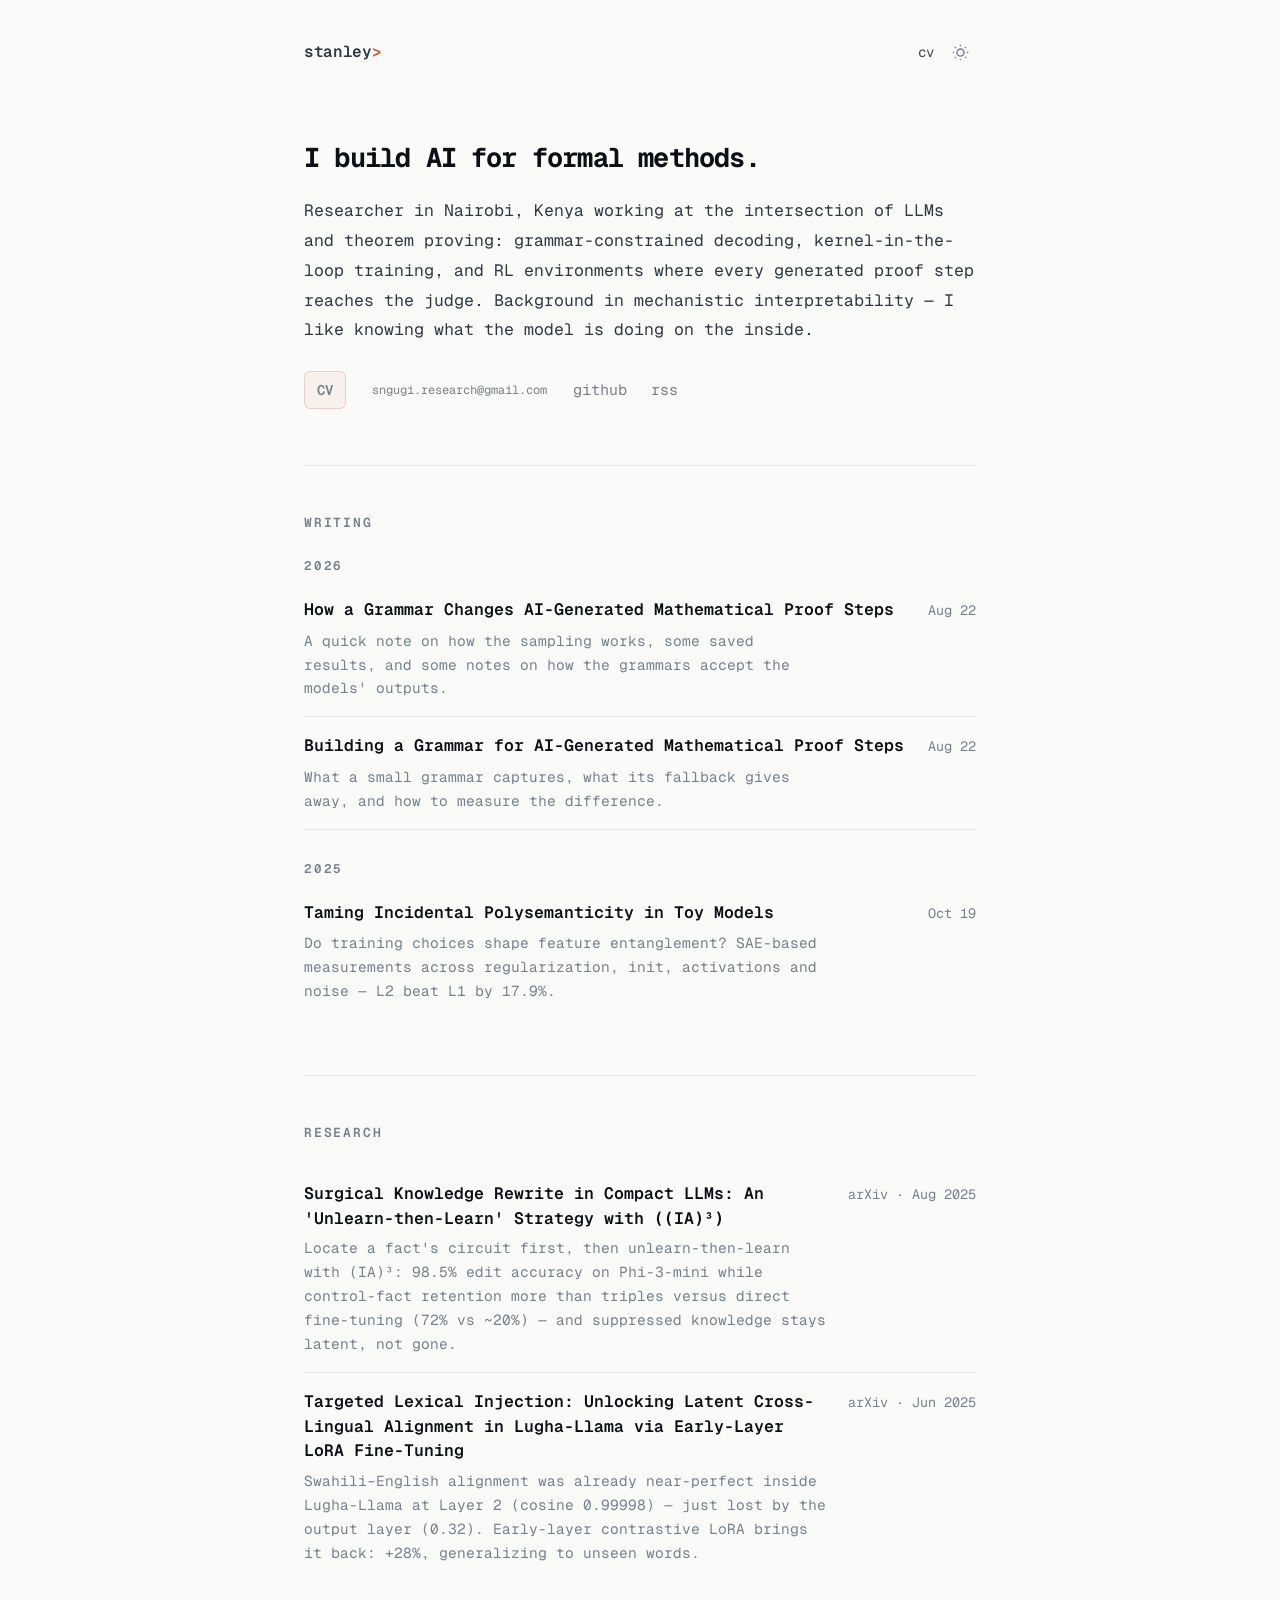
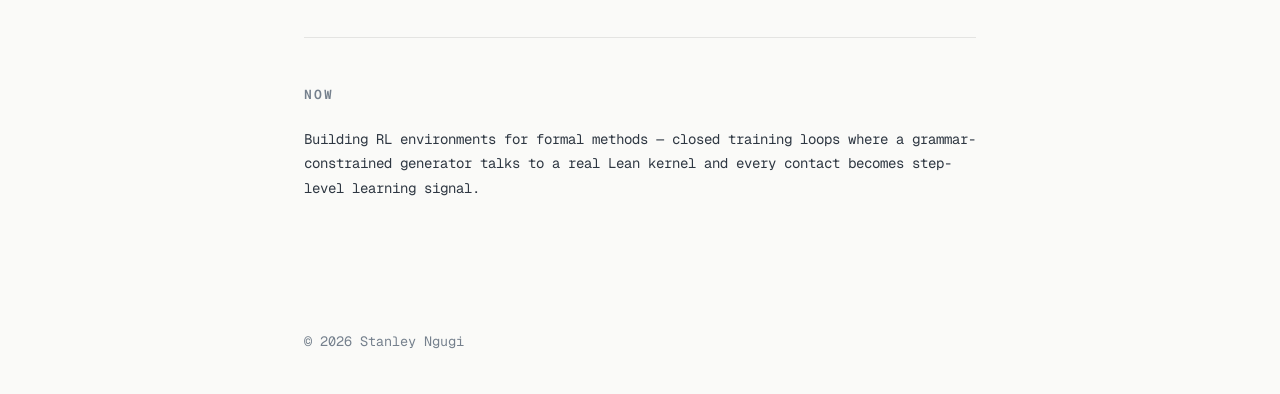
==== index.html @ dfac99ac "Apply voice-preserving decoding post rewrite and restore published details" ====
<!DOCTYPE html>
<html lang="en" data-theme="dark">
<head>
    <meta charset="UTF-8">
    <meta name="viewport" content="width=device-width, initial-scale=1.0">
    <title>Stanley Ngugi</title>
    <meta name="description" content="Stanley Ngugi builds AI for formal methods — LLM theorem proving, grammar-constrained decoding, and RL environments. Research and technical writing from Nairobi, Kenya.">
    <meta property="og:title" content="Stanley Ngugi">
    <meta property="og:description" content="Building AI for formal methods: LLM theorem proving, grammar-constrained decoding, RL environments.">
    <meta property="og:type" content="website">
    <meta property="og:url" content="https://stanleyngugi.netlify.app/">
    <meta property="og:image" content="https://stanleyngugi.netlify.app/og-image.png">
    <meta name="twitter:card" content="summary_large_image">
    <link rel="icon" href="/favicon.svg" type="image/svg+xml">
    <link rel="alternate" type="application/rss+xml" title="RSS" href="/rss.xml">
    <script>
        (function () {
            try {
                var t = localStorage.getItem('theme');
                if (!t) t = window.matchMedia('(prefers-color-scheme: light)').matches ? 'light' : 'dark';
                document.documentElement.setAttribute('data-theme', t);
            } catch (e) {}
        })();
    </script>
    <link rel="preconnect" href="https://fonts.googleapis.com">
    <link rel="preconnect" href="https://fonts.gstatic.com" crossorigin>
    <link href="https://fonts.googleapis.com/css2?family=Geist+Mono:wght@400;500;600;700&family=Inter:wght@400;500;600;700&display=swap" rel="stylesheet">
    <link rel="stylesheet" href="/styles.css">
</head>
<body>
    <div class="container">
        <header>
            <div class="header-inner">
                <a href="/" class="logo">stanley<span>&gt;</span></a>
                <div style="display: flex; align-items: center;">
                    <a href="/cv.html" class="nav-cv">cv</a>
                    <button class="theme-btn" aria-label="Toggle theme">
                        <svg class="moon" viewBox="0 0 24 24" fill="none" stroke="currentColor" stroke-width="2"><path d="M21 12.79A9 9 0 1 1 11.21 3 7 7 0 0 0 21 12.79z"/></svg>
                        <svg class="sun" viewBox="0 0 24 24" fill="none" stroke="currentColor" stroke-width="2"><circle cx="12" cy="12" r="5"/><path d="M12 1v2M12 21v2M4.22 4.22l1.42 1.42M18.36 18.36l1.42 1.42M1 12h2M21 12h2M4.22 19.78l1.42-1.42M18.36 5.64l1.42-1.42"/></svg>
                    </button>
                </div>
            </div>
        </header>

        <main>
            <div class="intro">
                <h1>I build AI for formal methods.</h1>
                <p>
                    Researcher in Nairobi, Kenya working at the intersection of LLMs and theorem
                    proving: grammar-constrained decoding, kernel-in-the-loop training, and RL
                    environments where every generated proof step reaches the judge. Background in
                    mechanistic interpretability — I like knowing what the model is doing on the inside.
                </p>
                <div class="links-row">
                    <a href="/cv.html" class="pill-primary">CV</a>
                    <span class="copy-email" id="copy-email" title="click to copy">sngugi.research@gmail.com</span>
                    <a href="https://github.com/stanleyngugi">github</a>
                    <a href="/rss.xml">rss</a>
                </div>
            </div>

            <section class="block">
                <h2 class="block-title">Writing</h2>
                <div class="year-label" style="font-size: 12.5px; font-weight: 600; text-transform: uppercase; letter-spacing: 0.14em; color: var(--muted); margin-bottom: 4px;">2026</div>
                <a href="/posts/2026-08-22-grammar-constrained-decoding-lean.html" class="entry">
                    <div class="entry-top">
                        <span class="entry-title">How a Grammar Changes AI-Generated Mathematical Proof Steps</span>
                        <span class="entry-date">Aug 22</span>
                    </div>
                    <div class="entry-desc">
                        A quick note on how the sampling works, some saved results, and some notes on how the grammars accept the models' outputs.
                    </div>
                </a>
                <a href="/posts/2026-08-22-lean-tactic-language-cfg.html" class="entry">
                    <div class="entry-top">
                        <span class="entry-title">Building a Grammar for AI-Generated Mathematical Proof Steps</span>
                        <span class="entry-date">Aug 22</span>
                    </div>
                    <div class="entry-desc">
                        What a small grammar captures, what its fallback gives away, and how to measure the difference.
                    </div>
                </a>
                <div class="year-label" style="font-size: 12.5px; font-weight: 600; text-transform: uppercase; letter-spacing: 0.14em; color: var(--muted); margin-bottom: 4px; margin-top: 28px;">2025</div>
                <a href="/posts/taming_polysemanticity.html" class="entry">
                    <div class="entry-top">
                        <span class="entry-title">Taming Incidental Polysemanticity in Toy Models</span>
                        <span class="entry-date">Oct 19</span>
                    </div>
                    <div class="entry-desc">
                        Do training choices shape feature entanglement? SAE-based measurements across
                        regularization, init, activations and noise — L2 beat L1 by 17.9%.
                    </div>
                </a>
            </section>

            <section class="block" id="research">
                <h2 class="block-title">Research</h2>
                <a href="https://arxiv.org/abs/2508.07075" class="entry">
                    <div class="entry-top">
                        <span class="entry-title">Surgical Knowledge Rewrite in Compact LLMs: An 'Unlearn-then-Learn' Strategy with ((IA)³)</span>
                        <span class="entry-date">arXiv · Aug 2025</span>
                    </div>
                    <div class="entry-desc">
                        Locate a fact's circuit first, then unlearn-then-learn with (IA)³: 98.5% edit
                        accuracy on Phi-3-mini while control-fact retention more than triples versus
                        direct fine-tuning (72% vs ~20%) — and suppressed knowledge stays latent, not gone.
                    </div>
                </a>
                <a href="https://arxiv.org/abs/2506.15415" class="entry">
                    <div class="entry-top">
                        <span class="entry-title">Targeted Lexical Injection: Unlocking Latent Cross-Lingual Alignment in Lugha-Llama via Early-Layer LoRA Fine-Tuning</span>
                        <span class="entry-date">arXiv · Jun 2025</span>
                    </div>
                    <div class="entry-desc">
                        Swahili–English alignment was already near-perfect inside Lugha-Llama at Layer 2
                        (cosine 0.99998) — just lost by the output layer (0.32). Early-layer contrastive
                        LoRA brings it back: +28%, generalizing to unseen words.
                    </div>
                </a>
            </section>

            <section class="block">
                <h2 class="block-title">Now</h2>
                <p style="font-size: 14px;">
                    Building RL environments for formal methods — closed training loops where a
                    grammar-constrained generator talks to a real Lean kernel and every contact
                    becomes step-level learning signal.
                </p>
            </section>
        </main>

        <footer>
            © 2026 Stanley Ngugi
        </footer>
    </div>

    <script src="/main.js"></script>
</body>
</html>
---- styles.css ----
:root {
  --bg: #0B0B10;
  --text: #D3D7E0;
  --bright: #F1F3F8;
  --subtle: #B9BFCC;
  --muted: #82889A;
  --accent: #F78C6C;
  --border: rgba(255, 255, 255, 0.08);
}

[data-theme="light"] {
  --bg: #FAFAF8;
  --text: #2E3742;
  --bright: #0C1016;
  --subtle: #3D4854;
  --muted: #75808D;
  --accent: #C15F3C;
  --border: rgba(0, 0, 0, 0.09);
}

* {
  margin: 0;
  padding: 0;
  box-sizing: border-box;
}

body {
  font-family: 'Geist Mono', 'JetBrains Mono', ui-monospace, monospace;
  background: var(--bg);
  color: var(--text);
  line-height: 1.75;
  font-size: 16px;
}

.container {
  max-width: 720px;
  margin: 0 auto;
  padding: 0 24px;
}

a {
  color: inherit;
  text-decoration: none;
}

::selection {
  background: rgba(247, 140, 108, 0.25);
}

/* ---------- Header ---------- */
header {
  padding: 36px 0 0;
}

.header-inner {
  display: flex;
  justify-content: space-between;
  align-items: center;
}

.logo {
  font-size: 16px;
  font-weight: 600;
  letter-spacing: -0.02em;
}

.logo span {
  color: var(--accent);
}

.theme-btn {
  background: none;
  border: none;
  color: var(--muted);
  cursor: pointer;
  width: 32px;
  height: 32px;
  display: flex;
  align-items: center;
  justify-content: center;
}

.theme-btn:hover {
  color: var(--text);
}

.theme-btn svg {
  width: 17px;
  height: 17px;
}

.theme-btn .sun { display: none; }
.theme-btn .moon { display: block; }
[data-theme="light"] .theme-btn .sun { display: block; }
[data-theme="light"] .theme-btn .moon { display: none; }

/* ---------- Main ---------- */
main {
  padding: 72px 0 100px;
}

.intro h1 {
  font-size: 27px;
  font-weight: 700;
  letter-spacing: -0.03em;
  line-height: 1.35;
  color: var(--bright);
  margin-bottom: 20px;
}

.intro p {
  font-size: 16.5px;
  line-height: 1.8;
  margin-bottom: 14px;
}

.links-row {
  margin-top: 26px;
  font-size: 15px;
  display: flex;
  gap: 24px;
  flex-wrap: wrap;
  align-items: center;
}

.links-row a {
  color: var(--muted);
  position: relative;
}

.links-row a:hover {
  color: var(--text);
}

.pill-primary {
  background: rgba(247, 140, 108, 0.08);
  color: var(--text);
  border: 1px solid rgba(247, 140, 108, 0.25);
  font-weight: 600;
  font-size: 14px;
  padding: 6px 12px;
  border-radius: 6px;
  transition: background 0.2s ease, border-color 0.2s ease, color 0.2s ease;
}

.pill-primary:hover {
  background: rgba(247, 140, 108, 0.14);
  border-color: var(--accent);
  color: var(--bright);
}

[data-theme="light"] .pill-primary {
  background: rgba(193, 95, 60, 0.06);
  border-color: rgba(193, 95, 60, 0.22);
}

[data-theme="light"] .pill-primary:hover {
  background: rgba(193, 95, 60, 0.11);
}

.pill-primary::after {
  display: none;
}

.email-contact {
  display: inline-flex;
  align-items: center;
  gap: 8px;
}

.copy-email {
  color: var(--muted);
  background: none;
  border: 0;
  padding: 2px;
  font: inherit;
  font-size: 12px;
  cursor: pointer;
}

.copy-email:focus-visible {
  outline: 2px solid var(--accent);
  outline-offset: 3px;
}

.visually-hidden {
  position: absolute;
  width: 1px;
  height: 1px;
  padding: 0;
  margin: -1px;
  overflow: hidden;
  clip-path: inset(50%);
  white-space: nowrap;
  border: 0;
}

.copy-email:hover {
  color: var(--accent);
}

.nav-cv {
  font-size: 14px;
  color: var(--subtle);
  margin-right: 10px;
}

.nav-cv:hover {
  color: var(--accent);
}

/* t3-style animated underline */
.links-row a::after,
.row-link::after {
  content: '';
  position: absolute;
  left: 0;
  bottom: -2px;
  height: 1px;
  width: 0;
  background: var(--accent);
  transition: width 0.25s ease-out;
}

.links-row a:hover::after,
.row-link:hover::after {
  width: 100%;
}

/* ---------- Sections ---------- */
section.block {
  margin-top: 56px;
  padding-top: 46px;
  border-top: 1px solid var(--border);
}

.block-title {
  font-size: 13px;
  font-weight: 600;
  text-transform: uppercase;
  letter-spacing: 0.14em;
  color: var(--muted);
  margin-bottom: 20px;
}

.block-title a:hover {
  color: var(--text);
}

/* ---------- t3-style list rows ---------- */
.entry {
  display: block;
  padding: 16px 0;
  border-bottom: 1px solid var(--border);
}

.entry:last-of-type {
  border-bottom: none;
}

.entry-top {
  display: flex;
  justify-content: space-between;
  align-items: baseline;
  gap: 20px;
}

.entry-title {
  font-size: 16.5px;
  font-weight: 600;
  color: var(--bright);
  line-height: 1.5;
  transition: color 0.15s ease;
}

.entry:hover .entry-title {
  color: var(--accent);
}

.entry-date {
  font-size: 13.5px;
  color: var(--muted);
  white-space: nowrap;
  flex-shrink: 0;
}

.entry-desc {
  font-size: 14.5px;
  color: var(--muted);
  line-height: 1.65;
  margin-top: 6px;
  max-width: 58ch;
}

.more-link {
  display: inline-block;
  margin-top: 18px;
  font-size: 14px;
  color: var(--muted);
  position: relative;
}

.more-link::after {
  content: '';
  position: absolute;
  left: 0;
  bottom: -2px;
  height: 1px;
  width: 0;
  background: var(--accent);
  transition: width 0.25s ease-out;
}

.more-link:hover {
  color: var(--text);
}

.more-link:hover::after {
  width: 100%;
}

/* ---------- Article prose (Inter, steipete-style reading) ---------- */
.back-link {
  display: inline-block;
  color: var(--muted);
  font-size: 14.5px;
  margin-bottom: 40px;
}

.back-link:hover {
  color: var(--accent);
}

.article-header h1 {
  font-family: 'Inter', system-ui, sans-serif;
  font-size: 34px;
  font-weight: 700;
  line-height: 1.25;
  letter-spacing: -0.022em;
  color: var(--bright);
  margin-bottom: 16px;
}

.prose {
  font-family: 'Inter', system-ui, sans-serif;
  font-size: 18px;
  line-height: 1.8;
  color: var(--text);
}

.prose h2 {
  font-family: 'Geist Mono', monospace;
  font-size: 19px;
  font-weight: 600;
  letter-spacing: -0.01em;
  margin: 48px 0 16px;
  color: var(--bright);
}

.prose h3 {
  font-family: 'Geist Mono', monospace;
  font-size: 16px;
  font-weight: 600;
  margin: 34px 0 12px;
  color: var(--bright);
}

.prose p {
  margin-bottom: 20px;
}

.prose ul, .prose ol {
  margin: 0 0 20px 26px;
}

.prose li {
  margin-bottom: 6px;
}

.prose code {
  font-family: 'Geist Mono', monospace;
  font-size: 0.82em;
  background: rgba(127,127,140,0.14);
  border-radius: 4px;
  padding: 1px 6px;
}

.prose pre {
  background: rgba(127,127,140,0.10);
  border-radius: 10px;
  padding: 20px;
  overflow-x: auto;
  margin-bottom: 20px;
}

.prose pre code {
  background: none;
  padding: 0;
  font-size: 0.85em;
}

.prose blockquote {
  border-left: 2px solid var(--accent);
  padding-left: 20px;
  color: var(--muted);
  margin: 0 0 20px;
  font-style: italic;
}

.prose a {
  color: var(--accent);
}

.prose a:hover {
  text-decoration: underline;
}

/* distill-style artifacts */
.tldr-box {
  border-left: 3px solid var(--accent);
  background: rgba(127, 127, 140, 0.08);
  border-radius: 0 8px 8px 0;
  padding: 20px 24px;
  margin-bottom: 28px;
}

.tldr-box .tldr-label {
  font-family: 'Geist Mono', monospace;
  font-size: 12px;
  font-weight: 600;
  text-transform: uppercase;
  letter-spacing: 0.14em;
  color: var(--accent);
  margin-bottom: 8px;
}

.tldr-box p {
  margin: 0;
  font-size: 16.5px;
  line-height: 1.7;
}

.table-wrap {
  overflow-x: auto;
  margin: 24px 0 28px;
}

.prose table {
  width: 100%;
  border-collapse: collapse;
  font-family: 'Inter', system-ui, sans-serif;
  font-size: 14.5px;
  line-height: 1.5;
}

.prose th {
  text-align: left;
  font-weight: 600;
  color: var(--bright);
  padding: 10px 12px;
  border-bottom: 2px solid var(--border);
  white-space: nowrap;
}

.prose td {
  padding: 9px 12px;
  border-bottom: 1px solid var(--border);
}

.prose tbody tr:last-child td {
  border-bottom: none;
}

.prose tbody tr:hover {
  background: rgba(127, 127, 140, 0.06);
}

.prose strong {
  color: var(--bright);
  font-weight: 600;
}

.prose li::marker {
  color: var(--muted);
}

/* cite this post */
.cite-box {
  border: 1px solid var(--border);
  border-radius: 8px;
  margin: 30px 0;
  padding: 14px 18px 16px;
}

.cite-box .cite-label {
  font-family: 'Geist Mono', monospace;
  font-size: 12px;
  font-weight: 600;
  text-transform: uppercase;
  letter-spacing: 0.1em;
  color: var(--muted);
  margin-bottom: 10px;
}

.cite-box pre {
  background: none;
  border: none;
  margin: 0;
  padding: 0;
  font-size: 12.5px;
  line-height: 1.6;
  overflow-x: auto;
}

.cite-box pre code {
  background: none;
  border: none;
  padding: 0;
}

/* references */
.prose .refs p {
  font-size: 15px;
  line-height: 1.65;
  margin-bottom: 12px;
}

/* ---------- CV ---------- */
.cv-body {
  background: #e9ebee;
  color: #20242a;
  font-family: 'Inter', system-ui, sans-serif;
  line-height: 1.45;
}

.cv-toolbar {
  width: 210mm;
  max-width: calc(100% - 32px);
  margin: 22px auto 12px;
  display: flex;
  align-items: center;
  justify-content: space-between;
  color: #59616b;
  font-family: 'Geist Mono', ui-monospace, monospace;
  font-size: 13px;
}

.cv-toolbar a:hover,
.cv-toolbar .print-btn:hover {
  color: #111418;
}

.cv-document {
  padding: 0 0 56px;
}

.cv-sheet {
  position: relative;
  width: 210mm;
  min-height: 297mm;
  margin: 0 auto 24px;
  padding: 15mm 15mm 18mm;
  background: #fff;
  color: #20242a;
  box-shadow: 0 12px 36px rgba(25, 30, 38, 0.14);
}

.cv-sheet::after {
  content: attr(data-page);
  position: absolute;
  right: 15mm;
  bottom: 8mm;
  color: #7b818a;
  font-size: 8.5pt;
}

.cv-page {
  font-size: 10.5pt;
  line-height: 1.5;
}

.cv-topbar {
  display: flex;
  justify-content: space-between;
  gap: 20px;
  margin-bottom: 10mm;
}

.cv-name {
  font-family: 'Inter', system-ui, sans-serif;
  font-size: 25pt;
  font-weight: 700;
  letter-spacing: -0.02em;
  color: #111418;
  line-height: 1.15;
}

.cv-role {
  color: #9b4a31;
  font-size: 10.5pt;
  margin-top: 2mm;
}

.cv-contact {
  color: #5f6670;
  font-size: 9pt;
  line-height: 1.7;
  text-align: right;
}

.cv-contact a:hover {
  color: #9b4a31;
}

.cv-section {
  margin-top: 8mm;
}

.cv-section > p + p {
  margin-top: 2.5mm;
}

.cv-section-first {
  margin-top: 0;
}

.cv-section > h2 {
  font-size: 8.5pt;
  font-weight: 700;
  text-transform: uppercase;
  letter-spacing: 0.14em;
  color: #626a75;
  padding-bottom: 2mm;
  border-bottom: 1px solid #d8dce1;
  margin-bottom: 4mm;
}

.cv-item {
  margin-bottom: 4.5mm;
  break-inside: avoid;
}

.cv-item-head {
  display: flex;
  justify-content: space-between;
  gap: 16px;
  align-items: baseline;
}

.cv-item-title {
  font-weight: 700;
  color: #111418;
  line-height: 1.35;
}

.cv-item-title a:hover {
  color: #9b4a31;
}

.cv-item-sub {
  color: #6b727c;
  white-space: nowrap;
  font-size: 9.25pt;
  margin-left: 4mm;
}

.cv-item ul {
  margin: 1.5mm 0 0 5mm;
}

.cv-item li {
  margin-bottom: 1mm;
}

.cv-skills {
  display: grid;
  grid-template-columns: 34mm 1fr;
  gap: 2mm 5mm;
}

.cv-skills dt {
  color: #626a75;
  font-size: 9pt;
  font-weight: 600;
}

.cv-skills dd {
  font-size: 9.75pt;
}

.print-btn {
  background: none;
  color: inherit;
  border: none;
  font-family: inherit;
  font-size: inherit;
  cursor: pointer;
  position: relative;
}

.print-btn:hover {
  color: var(--accent);
}

@media print {
  @page {
    size: A4;
    margin: 0;
  }

  body {
    background: #fff !important;
    font-family: 'Inter', system-ui, sans-serif !important;
  }

  header, footer, .no-print {
    display: none !important;
  }

  .cv-document {
    padding: 0 !important;
  }

  .cv-sheet {
    width: 210mm;
    height: 297mm;
    min-height: 297mm;
    margin: 0;
    box-shadow: none;
    break-after: page;
    page-break-after: always;
  }

  .cv-sheet:last-child {
    break-after: auto;
    page-break-after: auto;
  }
}

/* ---------- Footer ---------- */
footer {
  padding: 30px 0 40px;
  font-size: 13.5px;
  color: var(--muted);
}

footer a {
  position: relative;
}

footer a:hover {
  color: var(--text);
}

/* ---------- Responsive ---------- */
@media (max-width: 640px) {
  body {
    font-size: 15px;
  }

  main {
    padding: 52px 0 80px;
  }

  section.block {
    margin-top: 46px;
    padding-top: 38px;
  }

  .intro h1 {
    font-size: 23px;
  }

  .entry-top {
    flex-direction: column;
    gap: 2px;
  }

  .article-header h1 {
    font-size: 27px;
  }

  .prose {
    font-size: 16.5px;
  }

  .cv-topbar {
    flex-direction: column;
  }

  .cv-contact {
    text-align: left;
  }

  .cv-item-head {
    flex-direction: column;
    gap: 1px;
  }

  .cv-item-sub {
    margin-left: 0;
  }
}

@media screen and (max-width: 860px) {
  .cv-toolbar {
    max-width: calc(100% - 32px);
    margin-top: 16px;
  }

  .cv-document {
    padding: 0 0 28px;
  }

  .cv-sheet {
    width: calc(100% - 16px);
    min-height: 0;
    margin-bottom: 12px;
    padding: 28px 24px 44px;
  }

  .cv-sheet::after {
    right: 24px;
    bottom: 16px;
  }

  .cv-topbar {
    gap: 16px;
    margin-bottom: 30px;
  }

  .cv-section {
    margin-top: 28px;
  }

  .cv-section-first {
    margin-top: 0;
  }
}

/* CFG research articles: readable figures, navigation, and code on small screens. */
.cfg-article .article-contents {
  padding: 16px 20px;
  border: 1px solid var(--border);
  border-radius: 8px;
  margin: 28px 0;
  font-size: 15px;
}
.cfg-article .article-contents summary { cursor: pointer; color: var(--bright); font-weight: 600; }
.cfg-article .article-contents nav { margin-top: 14px; }
.cfg-article .article-contents ul { margin-bottom: 0; }
.cfg-article figure { margin: 30px 0; }
.cfg-article figure img { display: block; width: 100%; height: auto; border-radius: 10px; }
.cfg-article figcaption { margin-top: 12px; font-size: 14px; line-height: 1.65; color: var(--subtle); }
.cfg-article .table-wrap:focus-visible,
.cfg-article summary:focus-visible { outline: 2px solid var(--accent); outline-offset: 4px; }
.cfg-article .codehilite { margin-bottom: 24px; }
.cfg-article pre { font-size: 15px; line-height: 1.6; tab-size: 4; }
.cfg-article .codehilite .k, .cfg-article .codehilite .kn { color: var(--accent); }
.cfg-article .codehilite .s, .cfg-article .codehilite .s1, .cfg-article .codehilite .s2 { color: #87cbb0; }
.cfg-article .codehilite .c, .cfg-article .codehilite .c1 { color: var(--muted); }
[data-theme="light"] .cfg-article .codehilite .s,
[data-theme="light"] .cfg-article .codehilite .s1,
[data-theme="light"] .cfg-article .codehilite .s2 { color: #236547; }
.cfg-article h1, .cfg-article p, .cfg-article td { overflow-wrap: anywhere; }
.cfg-article h2 { scroll-margin-top: 24px; }
.cfg-article .article-artifacts { margin-top: 30px; font-size: 15px; }
@media (max-width: 560px) {
  .cfg-article pre { padding: 14px; font-size: 13px; }
  .cfg-article figure { overflow-x: auto; }
  .cfg-article figure img { min-width: 520px; }
  .cfg-article .article-header h1 { font-size: 28px; }
}
.cfg-article .article-header .entry-date { white-space: normal; }
.cfg-article pre code { font-size: inherit; }
.mathcheck-article .mermaid { overflow-x: auto; font-size: 14px; }
.mathcheck-article .mermaid svg { display: block; max-width: 100%; height: auto; margin: auto; }
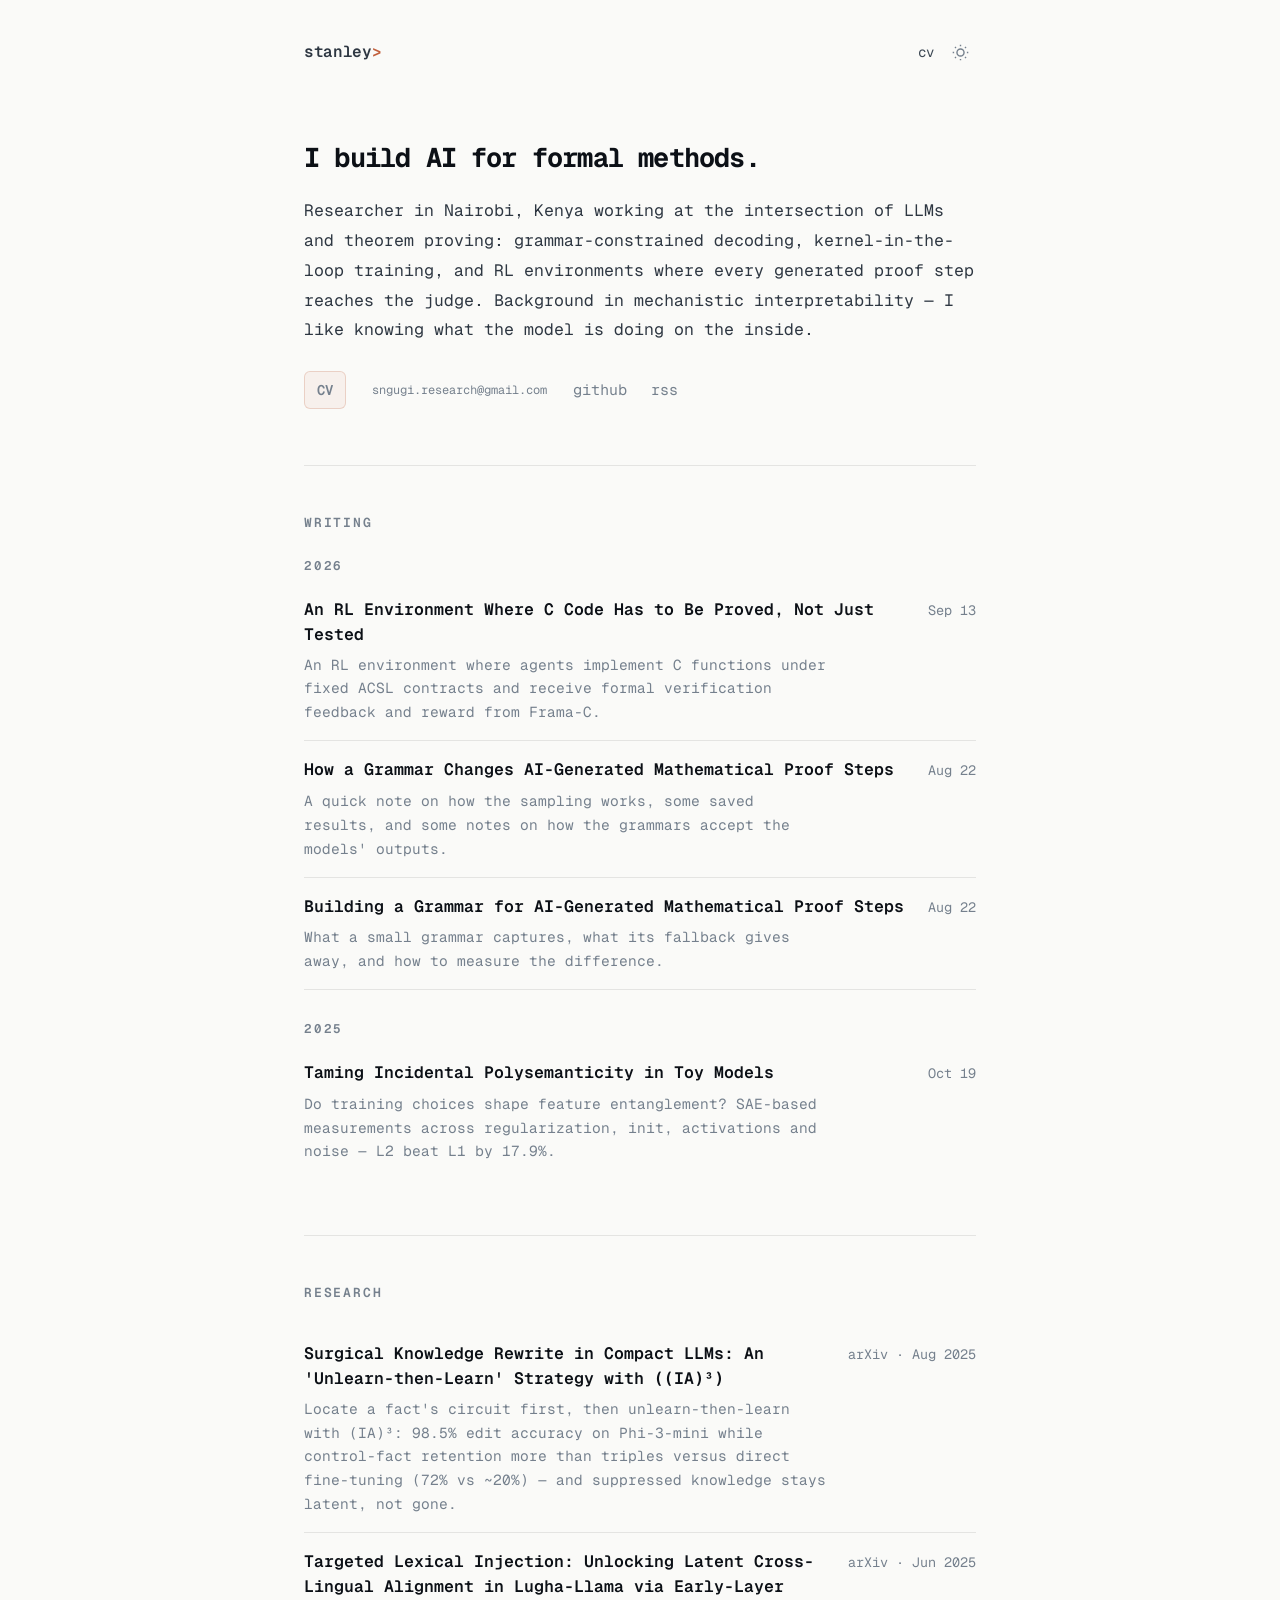
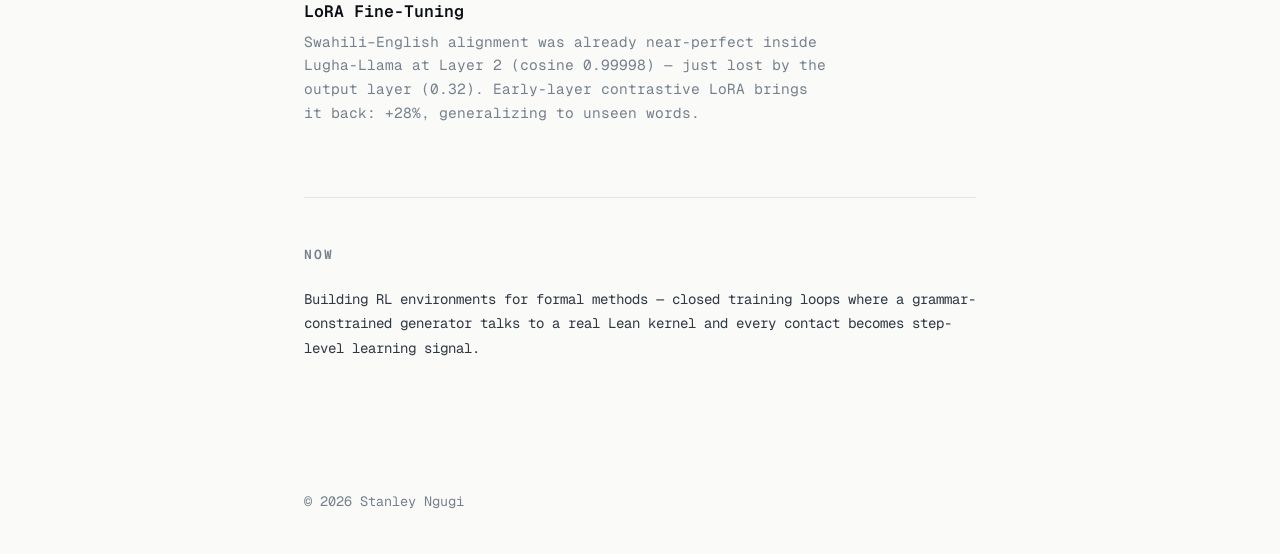
==== commit c8cf29eb: "Add voice-preserving Formally Verified C rewrite with editorial fixes" ====
--- a/index.html
+++ b/index.html
@@ -62,6 +62,15 @@
             <section class="block">
                 <h2 class="block-title">Writing</h2>
                 <div class="year-label" style="font-size: 12.5px; font-weight: 600; text-transform: uppercase; letter-spacing: 0.14em; color: var(--muted); margin-bottom: 4px;">2026</div>
+                <a href="/posts/formally-verified-c.html" class="entry">
+                    <div class="entry-top">
+                        <span class="entry-title">An RL Environment Where C Code Has to Be Proved, Not Just Tested</span>
+                        <span class="entry-date">Sep 13</span>
+                    </div>
+                    <div class="entry-desc">
+                        An RL environment where agents implement C functions under fixed ACSL contracts and receive formal verification feedback and reward from Frama-C.
+                    </div>
+                </a>
                 <a href="/posts/2026-08-22-grammar-constrained-decoding-lean.html" class="entry">
                     <div class="entry-top">
                         <span class="entry-title">How a Grammar Changes AI-Generated Mathematical Proof Steps</span>
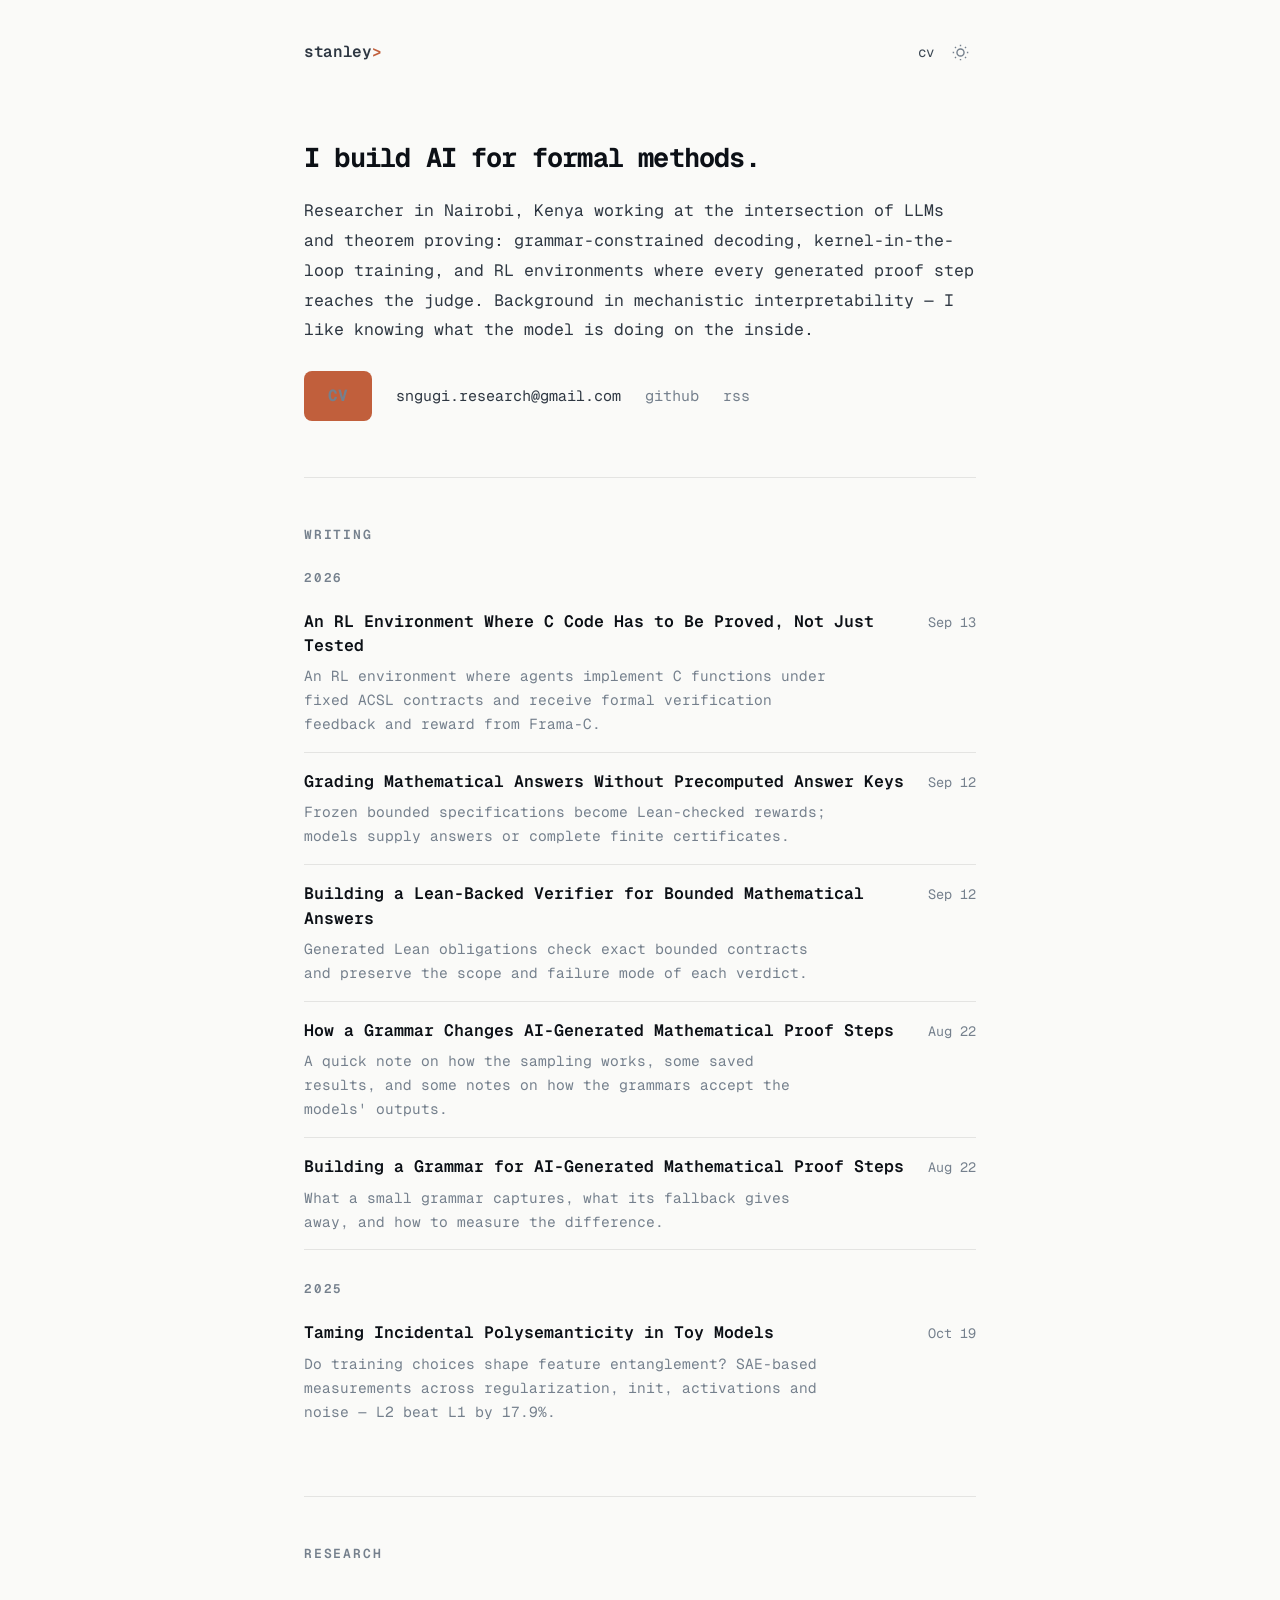
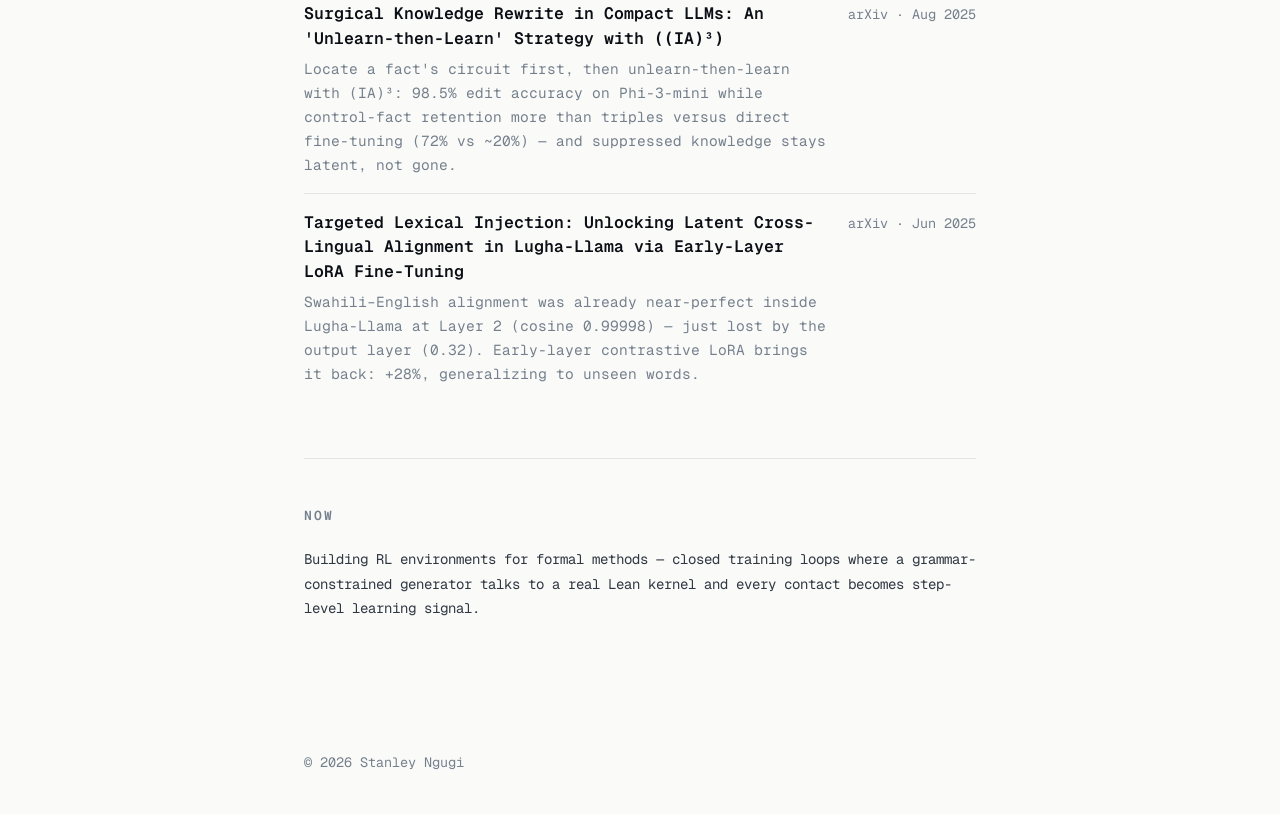
==== commit 2b613d4a: "Publish revised MathCheck articles and align source metadata" ====
--- a/index.html
+++ b/index.html
@@ -70,6 +70,14 @@
                     <div class="entry-desc">
                         An RL environment where agents implement C functions under fixed ACSL contracts and receive formal verification feedback and reward from Frama-C.
                     </div>
+                </a>
+                <a href="/posts/mathcheck-rl.html" class="entry">
+                    <div class="entry-top"><span class="entry-title">Grading Mathematical Answers Without Precomputed Answer Keys</span><span class="entry-date">Sep 12</span></div>
+                    <div class="entry-desc">Frozen bounded specifications become Lean-checked rewards; models supply answers or complete finite certificates.</div>
+                </a>
+                <a href="/posts/mathcheck-engine.html" class="entry">
+                    <div class="entry-top"><span class="entry-title">Building a Lean-Backed Verifier for Bounded Mathematical Answers</span><span class="entry-date">Sep 12</span></div>
+                    <div class="entry-desc">Generated Lean obligations check exact bounded contracts and preserve the scope and failure mode of each verdict.</div>
                 </a>
                 <a href="/posts/2026-08-22-grammar-constrained-decoding-lean.html" class="entry">
                     <div class="entry-top">
--- a/styles.css
+++ b/styles.css
@@ -133,66 +133,26 @@
 }
 
 .pill-primary {
-  background: rgba(247, 140, 108, 0.08);
-  color: var(--text);
-  border: 1px solid rgba(247, 140, 108, 0.25);
-  font-weight: 600;
-  font-size: 14px;
-  padding: 6px 12px;
-  border-radius: 6px;
-  transition: background 0.2s ease, border-color 0.2s ease, color 0.2s ease;
+  background: var(--accent);
+  color: #0B0B10;
+  font-weight: 700;
+  font-size: 16px;
+  padding: 11px 24px;
+  border-radius: 8px;
 }
 
 .pill-primary:hover {
-  background: rgba(247, 140, 108, 0.14);
-  border-color: var(--accent);
-  color: var(--bright);
-}
-
-[data-theme="light"] .pill-primary {
-  background: rgba(193, 95, 60, 0.06);
-  border-color: rgba(193, 95, 60, 0.22);
-}
-
-[data-theme="light"] .pill-primary:hover {
-  background: rgba(193, 95, 60, 0.11);
+  opacity: 0.88;
 }
 
 .pill-primary::after {
   display: none;
 }
 
-.email-contact {
-  display: inline-flex;
-  align-items: center;
-  gap: 8px;
-}
-
 .copy-email {
-  color: var(--muted);
-  background: none;
-  border: 0;
-  padding: 2px;
-  font: inherit;
-  font-size: 12px;
-  cursor: pointer;
-}
-
-.copy-email:focus-visible {
-  outline: 2px solid var(--accent);
-  outline-offset: 3px;
-}
-
-.visually-hidden {
-  position: absolute;
-  width: 1px;
-  height: 1px;
-  padding: 0;
-  margin: -1px;
-  overflow: hidden;
-  clip-path: inset(50%);
-  white-space: nowrap;
-  border: 0;
+  color: var(--text);
+  cursor: copy;
+  position: relative;
 }
 
 .copy-email:hover {
@@ -526,118 +486,61 @@
 }
 
 /* ---------- CV ---------- */
-.cv-body {
-  background: #e9ebee;
-  color: #20242a;
-  font-family: 'Inter', system-ui, sans-serif;
-  line-height: 1.45;
-}
-
-.cv-toolbar {
-  width: 210mm;
-  max-width: calc(100% - 32px);
-  margin: 22px auto 12px;
-  display: flex;
-  align-items: center;
-  justify-content: space-between;
-  color: #59616b;
-  font-family: 'Geist Mono', ui-monospace, monospace;
-  font-size: 13px;
-}
-
-.cv-toolbar a:hover,
-.cv-toolbar .print-btn:hover {
-  color: #111418;
-}
-
-.cv-document {
-  padding: 0 0 56px;
-}
-
-.cv-sheet {
-  position: relative;
-  width: 210mm;
-  min-height: 297mm;
-  margin: 0 auto 24px;
-  padding: 15mm 15mm 18mm;
-  background: #fff;
-  color: #20242a;
-  box-shadow: 0 12px 36px rgba(25, 30, 38, 0.14);
-}
-
-.cv-sheet::after {
-  content: attr(data-page);
-  position: absolute;
-  right: 15mm;
-  bottom: 8mm;
-  color: #7b818a;
-  font-size: 8.5pt;
-}
-
 .cv-page {
-  font-size: 10.5pt;
-  line-height: 1.5;
+  font-size: 14px;
+  line-height: 1.65;
 }
 
 .cv-topbar {
   display: flex;
   justify-content: space-between;
   gap: 20px;
-  margin-bottom: 10mm;
+  margin-bottom: 36px;
 }
 
 .cv-name {
   font-family: 'Inter', system-ui, sans-serif;
-  font-size: 25pt;
+  font-size: 28px;
   font-weight: 700;
   letter-spacing: -0.02em;
-  color: #111418;
-  line-height: 1.15;
+  color: var(--bright);
+  line-height: 1.3;
 }
 
 .cv-role {
-  color: #9b4a31;
-  font-size: 10.5pt;
-  margin-top: 2mm;
+  color: var(--accent);
+  font-size: 14px;
+  margin-top: 4px;
 }
 
 .cv-contact {
-  color: #5f6670;
-  font-size: 9pt;
-  line-height: 1.7;
+  color: var(--muted);
+  font-size: 12.5px;
+  line-height: 2;
   text-align: right;
 }
 
 .cv-contact a:hover {
-  color: #9b4a31;
+  color: var(--accent);
 }
 
 .cv-section {
-  margin-top: 8mm;
-}
-
-.cv-section > p + p {
-  margin-top: 2.5mm;
-}
-
-.cv-section-first {
-  margin-top: 0;
+  margin-top: 36px;
 }
 
 .cv-section > h2 {
-  font-size: 8.5pt;
-  font-weight: 700;
+  font-size: 12px;
+  font-weight: 600;
   text-transform: uppercase;
   letter-spacing: 0.14em;
-  color: #626a75;
-  padding-bottom: 2mm;
-  border-bottom: 1px solid #d8dce1;
-  margin-bottom: 4mm;
+  color: var(--muted);
+  padding-bottom: 8px;
+  border-bottom: 1px solid var(--border);
+  margin-bottom: 16px;
 }
 
 .cv-item {
-  margin-bottom: 4.5mm;
-  break-inside: avoid;
+  margin-bottom: 17px;
 }
 
 .cv-item-head {
@@ -648,52 +551,50 @@
 }
 
 .cv-item-title {
-  font-weight: 700;
-  color: #111418;
-  line-height: 1.35;
+  font-weight: 600;
+  color: var(--bright);
+  line-height: 1.5;
 }
 
 .cv-item-title a:hover {
-  color: #9b4a31;
+  color: var(--accent);
 }
 
 .cv-item-sub {
-  color: #6b727c;
+  color: var(--muted);
   white-space: nowrap;
-  font-size: 9.25pt;
-  margin-left: 4mm;
+  font-size: 13px;
 }
 
 .cv-item ul {
-  margin: 1.5mm 0 0 5mm;
+  margin: 6px 0 0 18px;
 }
 
 .cv-item li {
-  margin-bottom: 1mm;
+  margin-bottom: 4px;
 }
 
 .cv-skills {
   display: grid;
-  grid-template-columns: 34mm 1fr;
-  gap: 2mm 5mm;
+  grid-template-columns: 140px 1fr;
+  gap: 8px 20px;
 }
 
 .cv-skills dt {
-  color: #626a75;
-  font-size: 9pt;
-  font-weight: 600;
+  color: var(--muted);
+  font-size: 13px;
 }
 
 .cv-skills dd {
-  font-size: 9.75pt;
+  font-size: 13.5px;
 }
 
 .print-btn {
   background: none;
-  color: inherit;
+  color: var(--muted);
   border: none;
   font-family: inherit;
-  font-size: inherit;
+  font-size: 14px;
   cursor: pointer;
   position: relative;
 }
@@ -705,11 +606,14 @@
 @media print {
   @page {
     size: A4;
-    margin: 0;
+    margin: 15mm;
   }
 
   body {
     background: #fff !important;
+    color: #111 !important;
+    font-size: 11px;
+    line-height: 1.55;
     font-family: 'Inter', system-ui, sans-serif !important;
   }
 
@@ -717,23 +621,30 @@
     display: none !important;
   }
 
-  .cv-document {
+  main {
     padding: 0 !important;
   }
 
-  .cv-sheet {
-    width: 210mm;
-    height: 297mm;
-    min-height: 297mm;
-    margin: 0;
-    box-shadow: none;
-    break-after: page;
-    page-break-after: always;
-  }
-
-  .cv-sheet:last-child {
-    break-after: auto;
-    page-break-after: auto;
+  .cv-name, .cv-item-title, .article-header h1 {
+    color: #000 !important;
+  }
+
+  .cv-section > h2 {
+    color: #555 !important;
+    border-color: #ccc;
+  }
+
+  .cv-contact, .cv-item-sub, .cv-role, .cv-skills dt {
+    color: #666 !important;
+  }
+
+  a {
+    color: #111 !important;
+    text-decoration: none !important;
+  }
+
+  .cv-section {
+    break-inside: avoid;
   }
 }
 
@@ -796,83 +707,11 @@
     flex-direction: column;
     gap: 1px;
   }
-
-  .cv-item-sub {
-    margin-left: 0;
-  }
-}
-
-@media screen and (max-width: 860px) {
-  .cv-toolbar {
-    max-width: calc(100% - 32px);
-    margin-top: 16px;
-  }
-
-  .cv-document {
-    padding: 0 0 28px;
-  }
-
-  .cv-sheet {
-    width: calc(100% - 16px);
-    min-height: 0;
-    margin-bottom: 12px;
-    padding: 28px 24px 44px;
-  }
-
-  .cv-sheet::after {
-    right: 24px;
-    bottom: 16px;
-  }
-
-  .cv-topbar {
-    gap: 16px;
-    margin-bottom: 30px;
-  }
-
-  .cv-section {
-    margin-top: 28px;
-  }
-
-  .cv-section-first {
-    margin-top: 0;
-  }
-}
-
-/* CFG research articles: readable figures, navigation, and code on small screens. */
-.cfg-article .article-contents {
-  padding: 16px 20px;
-  border: 1px solid var(--border);
-  border-radius: 8px;
-  margin: 28px 0;
-  font-size: 15px;
-}
-.cfg-article .article-contents summary { cursor: pointer; color: var(--bright); font-weight: 600; }
-.cfg-article .article-contents nav { margin-top: 14px; }
-.cfg-article .article-contents ul { margin-bottom: 0; }
-.cfg-article figure { margin: 30px 0; }
-.cfg-article figure img { display: block; width: 100%; height: auto; border-radius: 10px; }
-.cfg-article figcaption { margin-top: 12px; font-size: 14px; line-height: 1.65; color: var(--subtle); }
-.cfg-article .table-wrap:focus-visible,
-.cfg-article summary:focus-visible { outline: 2px solid var(--accent); outline-offset: 4px; }
-.cfg-article .codehilite { margin-bottom: 24px; }
-.cfg-article pre { font-size: 15px; line-height: 1.6; tab-size: 4; }
-.cfg-article .codehilite .k, .cfg-article .codehilite .kn { color: var(--accent); }
-.cfg-article .codehilite .s, .cfg-article .codehilite .s1, .cfg-article .codehilite .s2 { color: #87cbb0; }
-.cfg-article .codehilite .c, .cfg-article .codehilite .c1 { color: var(--muted); }
-[data-theme="light"] .cfg-article .codehilite .s,
-[data-theme="light"] .cfg-article .codehilite .s1,
-[data-theme="light"] .cfg-article .codehilite .s2 { color: #236547; }
-.cfg-article h1, .cfg-article p, .cfg-article td { overflow-wrap: anywhere; }
-.cfg-article h2 { scroll-margin-top: 24px; }
-.cfg-article .article-artifacts { margin-top: 30px; font-size: 15px; }
-@media (max-width: 560px) {
-  .cfg-article pre { padding: 14px; font-size: 13px; }
-  .cfg-article figure { overflow-x: auto; }
-  .cfg-article figure img { min-width: 520px; }
-  .cfg-article .article-header h1 { font-size: 28px; }
-}
-.cfg-article .article-header .entry-date { white-space: normal; }
-.cfg-article pre code { font-size: inherit; }
-.mathcheck-article .mermaid { overflow-x: auto; font-size: 14px; }
-.mathcheck-article .mermaid svg { display: block; max-width: 100%; height: auto; margin: auto; }
-
+}
+
+/* MathCheck article navigation; scoped to the research posts. */
+.mathcheck-article .article-contents { margin: 1.5rem 0 2rem; padding: 1rem; border: 1px solid var(--border); border-radius: 6px; }
+.mathcheck-article .article-contents summary { cursor: pointer; font-weight: 600; }
+.mathcheck-article .article-contents ul { margin-bottom: 0; }
+.mathcheck-article .table-wrap { overflow-x: auto; max-width: 100%; }
+.mathcheck-article pre { overflow-x: auto; }
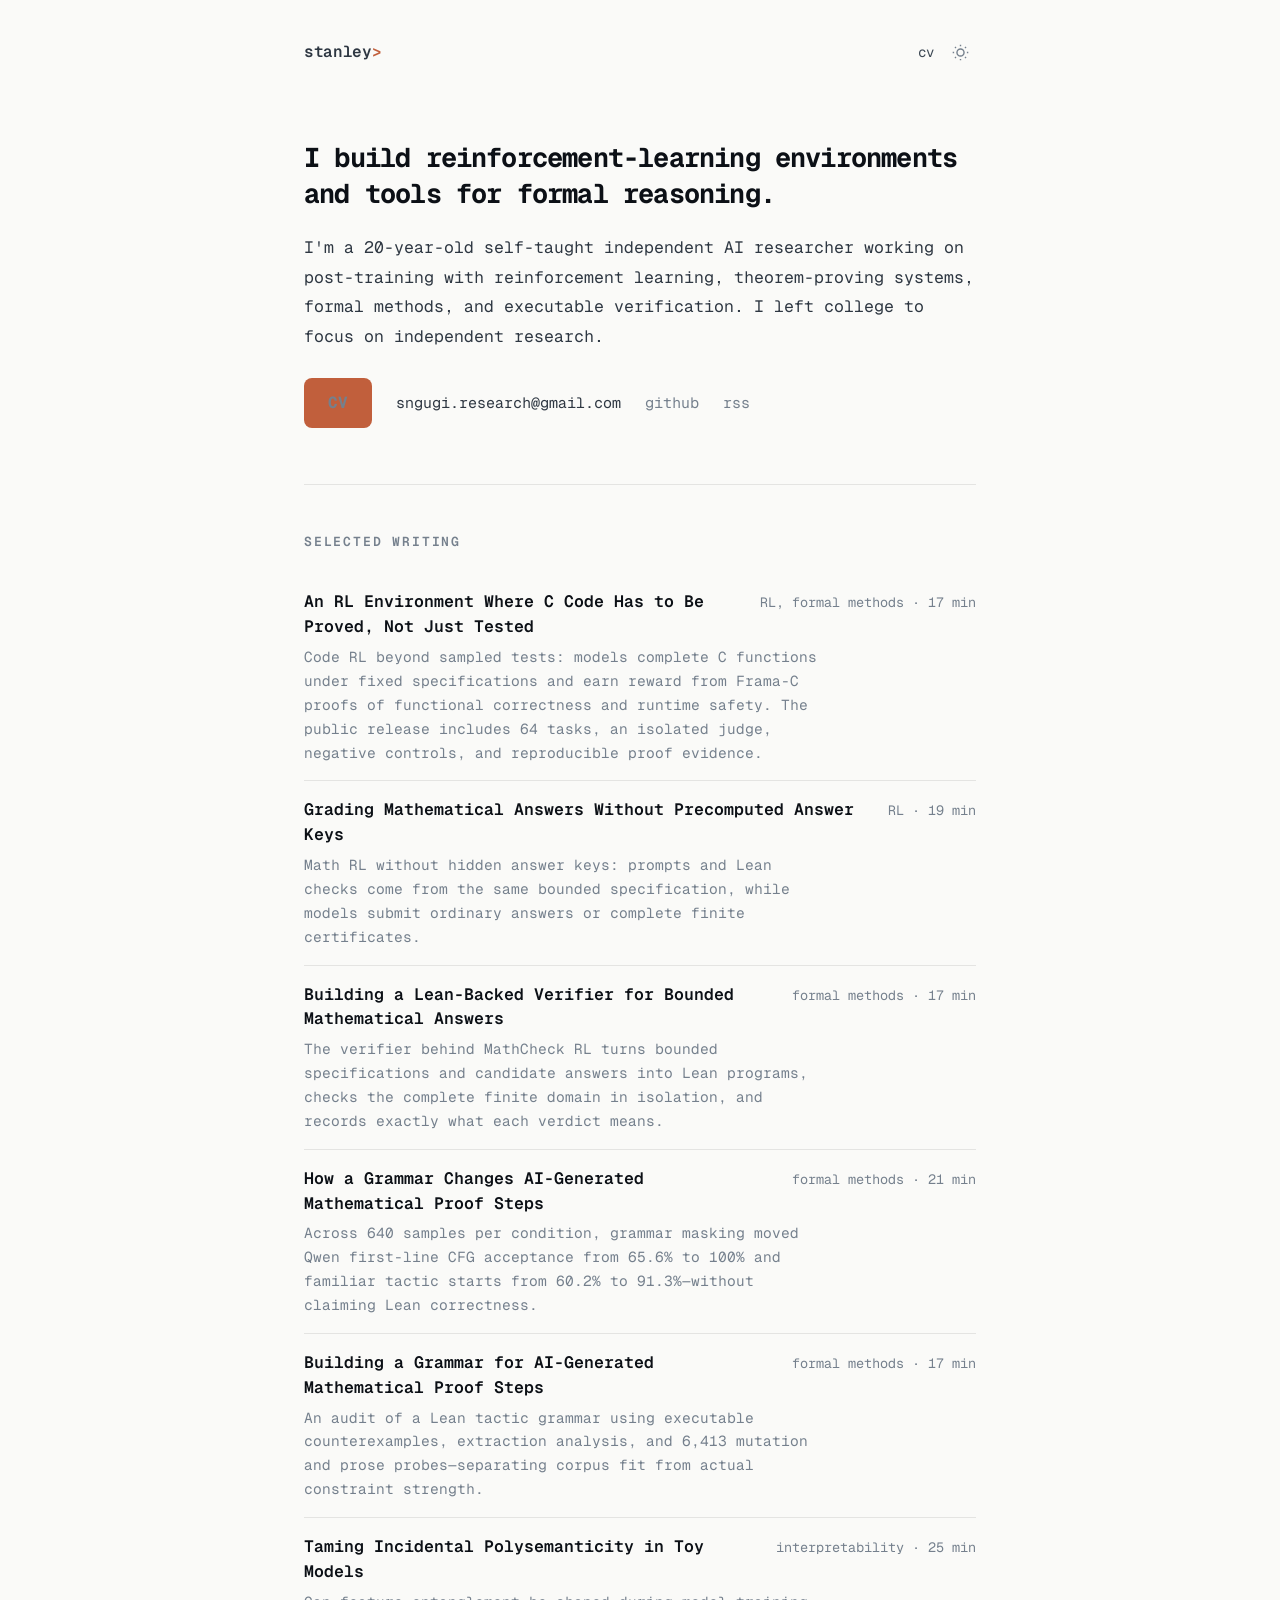
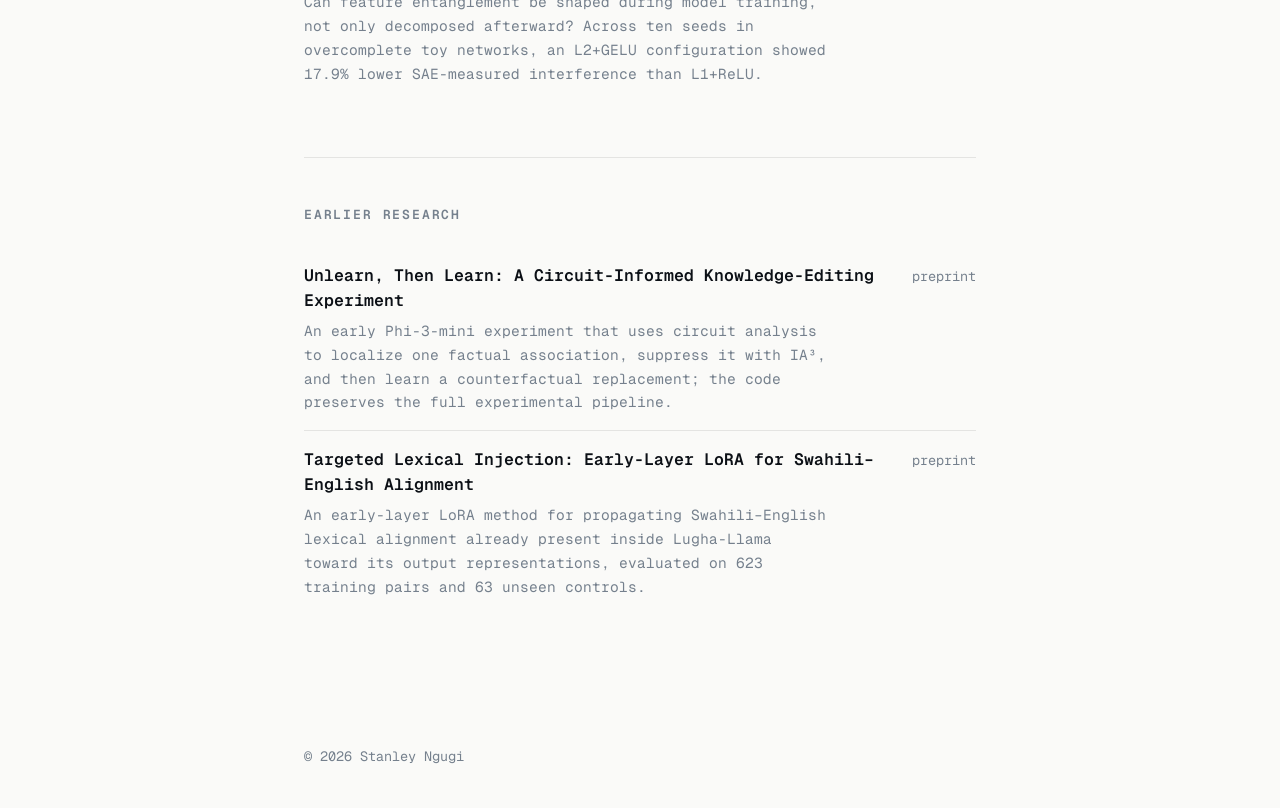
==== commit 4576f843: "Sync revised MathCheck articles without changing unrelated site content" ====
--- a/index.html
+++ b/index.html
@@ -4,9 +4,9 @@
     <meta charset="UTF-8">
     <meta name="viewport" content="width=device-width, initial-scale=1.0">
     <title>Stanley Ngugi</title>
-    <meta name="description" content="Stanley Ngugi builds AI for formal methods — LLM theorem proving, grammar-constrained decoding, and RL environments. Research and technical writing from Nairobi, Kenya.">
+    <meta name="description" content="Independent AI research in post-training with reinforcement learning, RL environments, formal methods, and executable verification.">
     <meta property="og:title" content="Stanley Ngugi">
-    <meta property="og:description" content="Building AI for formal methods: LLM theorem proving, grammar-constrained decoding, RL environments.">
+    <meta property="og:description" content="Independent research in post-training with reinforcement learning, RL environments, formal methods, and executable verification.">
     <meta property="og:type" content="website">
     <meta property="og:url" content="https://stanleyngugi.netlify.app/">
     <meta property="og:image" content="https://stanleyngugi.netlify.app/og-image.png">
@@ -44,12 +44,11 @@
 
         <main>
             <div class="intro">
-                <h1>I build AI for formal methods.</h1>
+                <h1>I build reinforcement-learning environments and tools for formal reasoning.</h1>
                 <p>
-                    Researcher in Nairobi, Kenya working at the intersection of LLMs and theorem
-                    proving: grammar-constrained decoding, kernel-in-the-loop training, and RL
-                    environments where every generated proof step reaches the judge. Background in
-                    mechanistic interpretability — I like knowing what the model is doing on the inside.
+                    I'm a 20-year-old self-taught independent AI researcher working on
+                    post-training with reinforcement learning, theorem-proving systems, formal
+                    methods, and executable verification. I left college to focus on independent research.
                 </p>
                 <div class="links-row">
                     <a href="/cv.html" class="pill-primary">CV</a>
@@ -60,90 +59,98 @@
             </div>
 
             <section class="block">
-                <h2 class="block-title">Writing</h2>
-                <div class="year-label" style="font-size: 12.5px; font-weight: 600; text-transform: uppercase; letter-spacing: 0.14em; color: var(--muted); margin-bottom: 4px;">2026</div>
+                <h2 class="block-title">Selected writing</h2>
                 <a href="/posts/formally-verified-c.html" class="entry">
                     <div class="entry-top">
                         <span class="entry-title">An RL Environment Where C Code Has to Be Proved, Not Just Tested</span>
-                        <span class="entry-date">Sep 13</span>
+                        <span class="entry-date">RL, formal methods · 17 min</span>
                     </div>
                     <div class="entry-desc">
-                        An RL environment where agents implement C functions under fixed ACSL contracts and receive formal verification feedback and reward from Frama-C.
+                        Code RL beyond sampled tests: models complete C functions under fixed
+                        specifications and earn reward from Frama-C proofs of functional correctness
+                        and runtime safety. The public release includes 64 tasks, an isolated judge,
+                        negative controls, and reproducible proof evidence.
                     </div>
                 </a>
                 <a href="/posts/mathcheck-rl.html" class="entry">
-                    <div class="entry-top"><span class="entry-title">Grading Mathematical Answers Without Precomputed Answer Keys</span><span class="entry-date">Sep 12</span></div>
-                    <div class="entry-desc">Frozen bounded specifications become Lean-checked rewards; models supply answers or complete finite certificates.</div>
+                    <div class="entry-top">
+                        <span class="entry-title">Grading Mathematical Answers Without Precomputed Answer Keys</span>
+                        <span class="entry-date">RL · 19 min</span>
+                    </div>
+                    <div class="entry-desc">
+                        Math RL without hidden answer keys: prompts and Lean checks come from the
+                        same bounded specification, while models submit ordinary answers or complete
+                        finite certificates.
+                    </div>
                 </a>
                 <a href="/posts/mathcheck-engine.html" class="entry">
-                    <div class="entry-top"><span class="entry-title">Building a Lean-Backed Verifier for Bounded Mathematical Answers</span><span class="entry-date">Sep 12</span></div>
-                    <div class="entry-desc">Generated Lean obligations check exact bounded contracts and preserve the scope and failure mode of each verdict.</div>
+                    <div class="entry-top">
+                        <span class="entry-title">Building a Lean-Backed Verifier for Bounded Mathematical Answers</span>
+                        <span class="entry-date">formal methods · 17 min</span>
+                    </div>
+                    <div class="entry-desc">
+                        The verifier behind MathCheck RL turns bounded specifications and candidate
+                        answers into Lean programs, checks the complete finite domain in isolation,
+                        and records exactly what each verdict means.
+                    </div>
                 </a>
                 <a href="/posts/2026-08-22-grammar-constrained-decoding-lean.html" class="entry">
                     <div class="entry-top">
                         <span class="entry-title">How a Grammar Changes AI-Generated Mathematical Proof Steps</span>
-                        <span class="entry-date">Aug 22</span>
+                        <span class="entry-date">formal methods · 21 min</span>
                     </div>
                     <div class="entry-desc">
-                        A quick note on how the sampling works, some saved results, and some notes on how the grammars accept the models' outputs.
-                    </div>
+Across 640 samples per condition, grammar masking moved Qwen first-line CFG acceptance from 65.6% to 100% and familiar tactic starts from 60.2% to 91.3%—without claiming Lean correctness.
+</div>
                 </a>
                 <a href="/posts/2026-08-22-lean-tactic-language-cfg.html" class="entry">
                     <div class="entry-top">
                         <span class="entry-title">Building a Grammar for AI-Generated Mathematical Proof Steps</span>
-                        <span class="entry-date">Aug 22</span>
+                        <span class="entry-date">formal methods · 17 min</span>
                     </div>
                     <div class="entry-desc">
-                        What a small grammar captures, what its fallback gives away, and how to measure the difference.
-                    </div>
+An audit of a Lean tactic grammar using executable counterexamples, extraction analysis, and 6,413 mutation and prose probes—separating corpus fit from actual constraint strength.
+</div>
                 </a>
-                <div class="year-label" style="font-size: 12.5px; font-weight: 600; text-transform: uppercase; letter-spacing: 0.14em; color: var(--muted); margin-bottom: 4px; margin-top: 28px;">2025</div>
                 <a href="/posts/taming_polysemanticity.html" class="entry">
                     <div class="entry-top">
                         <span class="entry-title">Taming Incidental Polysemanticity in Toy Models</span>
-                        <span class="entry-date">Oct 19</span>
+                        <span class="entry-date">interpretability · 25 min</span>
                     </div>
                     <div class="entry-desc">
-                        Do training choices shape feature entanglement? SAE-based measurements across
-                        regularization, init, activations and noise — L2 beat L1 by 17.9%.
-                    </div>
-                </a>
-            </section>
-
-            <section class="block" id="research">
-                <h2 class="block-title">Research</h2>
-                <a href="https://arxiv.org/abs/2508.07075" class="entry">
-                    <div class="entry-top">
-                        <span class="entry-title">Surgical Knowledge Rewrite in Compact LLMs: An 'Unlearn-then-Learn' Strategy with ((IA)³)</span>
-                        <span class="entry-date">arXiv · Aug 2025</span>
-                    </div>
-                    <div class="entry-desc">
-                        Locate a fact's circuit first, then unlearn-then-learn with (IA)³: 98.5% edit
-                        accuracy on Phi-3-mini while control-fact retention more than triples versus
-                        direct fine-tuning (72% vs ~20%) — and suppressed knowledge stays latent, not gone.
-                    </div>
-                </a>
-                <a href="https://arxiv.org/abs/2506.15415" class="entry">
-                    <div class="entry-top">
-                        <span class="entry-title">Targeted Lexical Injection: Unlocking Latent Cross-Lingual Alignment in Lugha-Llama via Early-Layer LoRA Fine-Tuning</span>
-                        <span class="entry-date">arXiv · Jun 2025</span>
-                    </div>
-                    <div class="entry-desc">
-                        Swahili–English alignment was already near-perfect inside Lugha-Llama at Layer 2
-                        (cosine 0.99998) — just lost by the output layer (0.32). Early-layer contrastive
-                        LoRA brings it back: +28%, generalizing to unseen words.
+                        Can feature entanglement be shaped during model training, not only decomposed
+                        afterward? Across ten seeds in overcomplete toy networks, an L2+GELU
+                        configuration showed 17.9% lower SAE-measured interference than L1+ReLU.
                     </div>
                 </a>
             </section>
 
             <section class="block">
-                <h2 class="block-title">Now</h2>
-                <p style="font-size: 14px;">
-                    Building RL environments for formal methods — closed training loops where a
-                    grammar-constrained generator talks to a real Lean kernel and every contact
-                    becomes step-level learning signal.
-                </p>
+                <h2 class="block-title">Earlier research</h2>
+                <a href="https://arxiv.org/abs/2508.07075" class="entry">
+                    <div class="entry-top">
+                        <span class="entry-title">Unlearn, Then Learn: A Circuit-Informed Knowledge-Editing Experiment</span>
+                        <span class="entry-date">preprint</span>
+                    </div>
+                    <div class="entry-desc">
+                        An early Phi-3-mini experiment that uses circuit analysis to localize one
+                        factual association, suppress it with IA³, and then learn a counterfactual
+                        replacement; the code preserves the full experimental pipeline.
+                    </div>
+                </a>
+                <a href="https://arxiv.org/abs/2506.15415" class="entry">
+                    <div class="entry-top">
+                        <span class="entry-title">Targeted Lexical Injection: Early-Layer LoRA for Swahili–English Alignment</span>
+                        <span class="entry-date">preprint</span>
+                    </div>
+                    <div class="entry-desc">
+                        An early-layer LoRA method for propagating Swahili–English lexical alignment
+                        already present inside Lugha-Llama toward its output representations,
+                        evaluated on 623 training pairs and 63 unseen controls.
+                    </div>
+                </a>
             </section>
+
         </main>
 
         <footer>
@@ -154,5 +161,3 @@
     <script src="/main.js"></script>
 </body>
 </html>
-
-
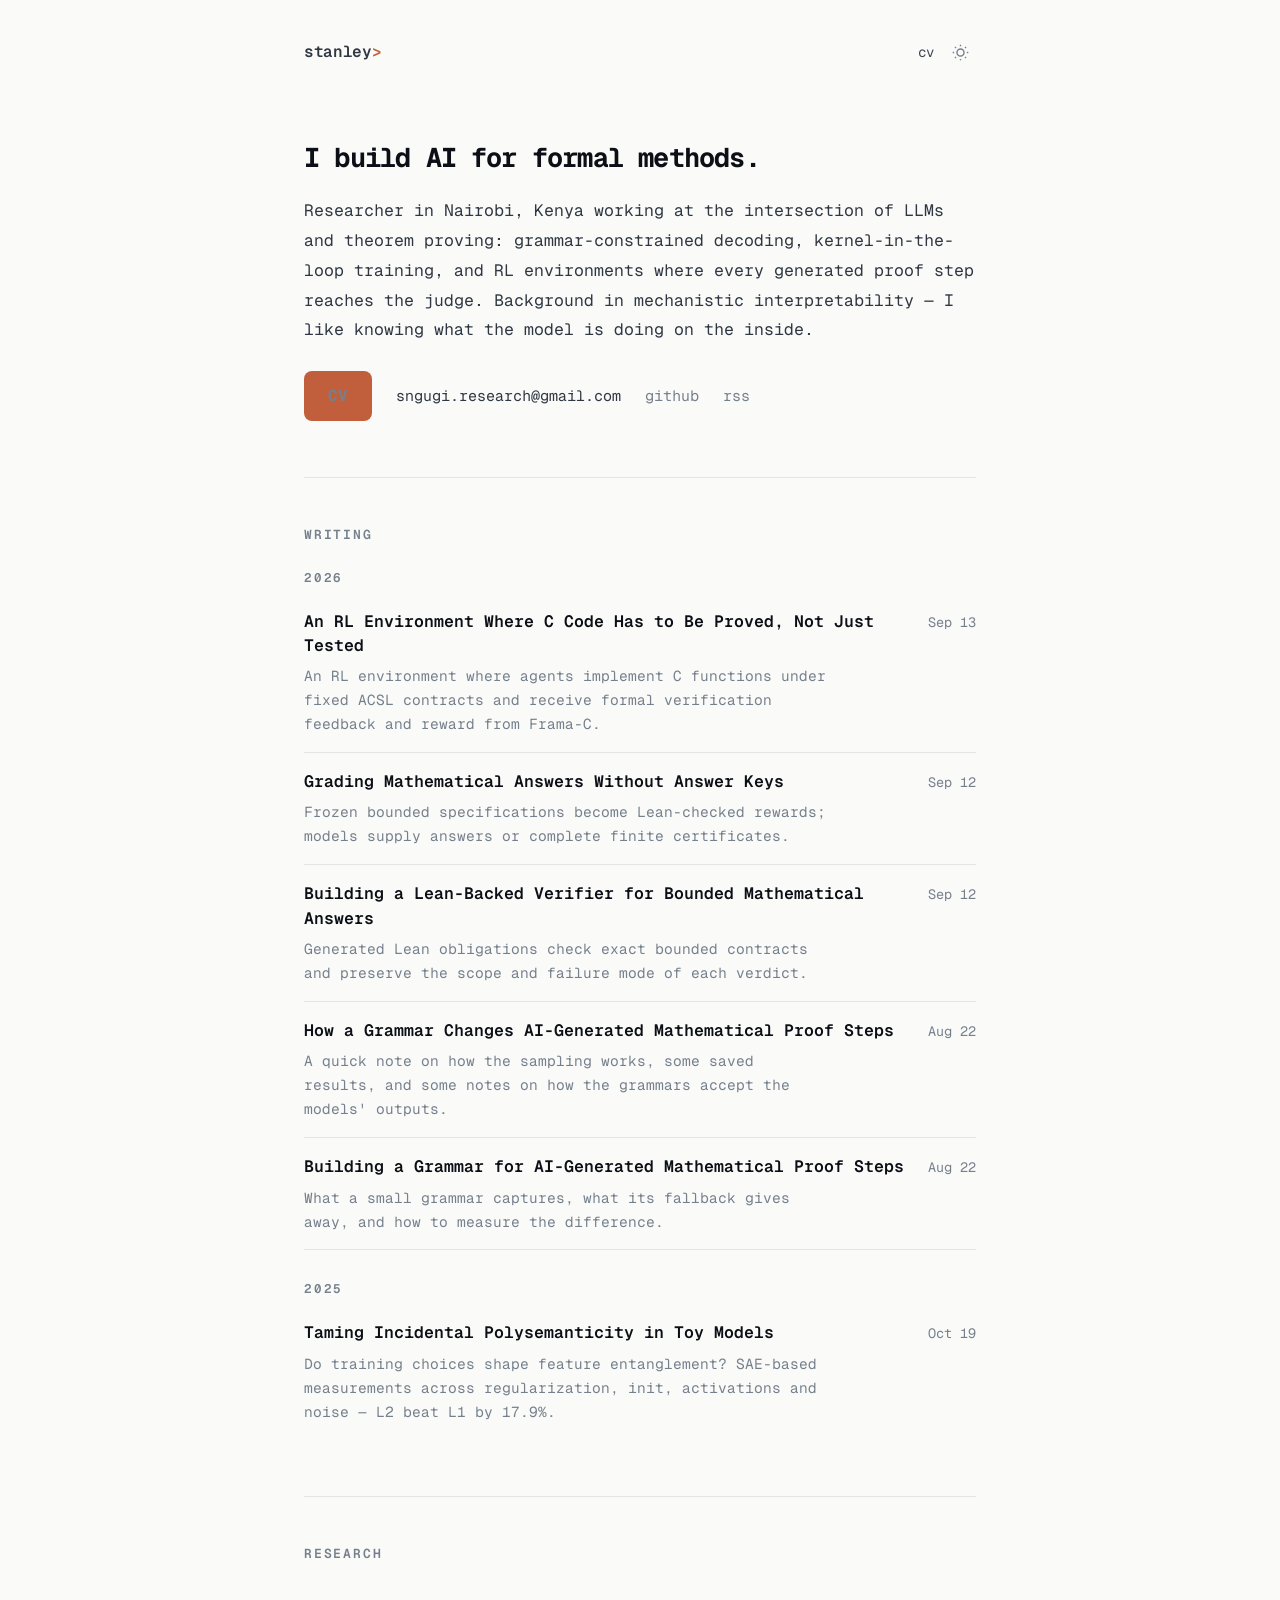
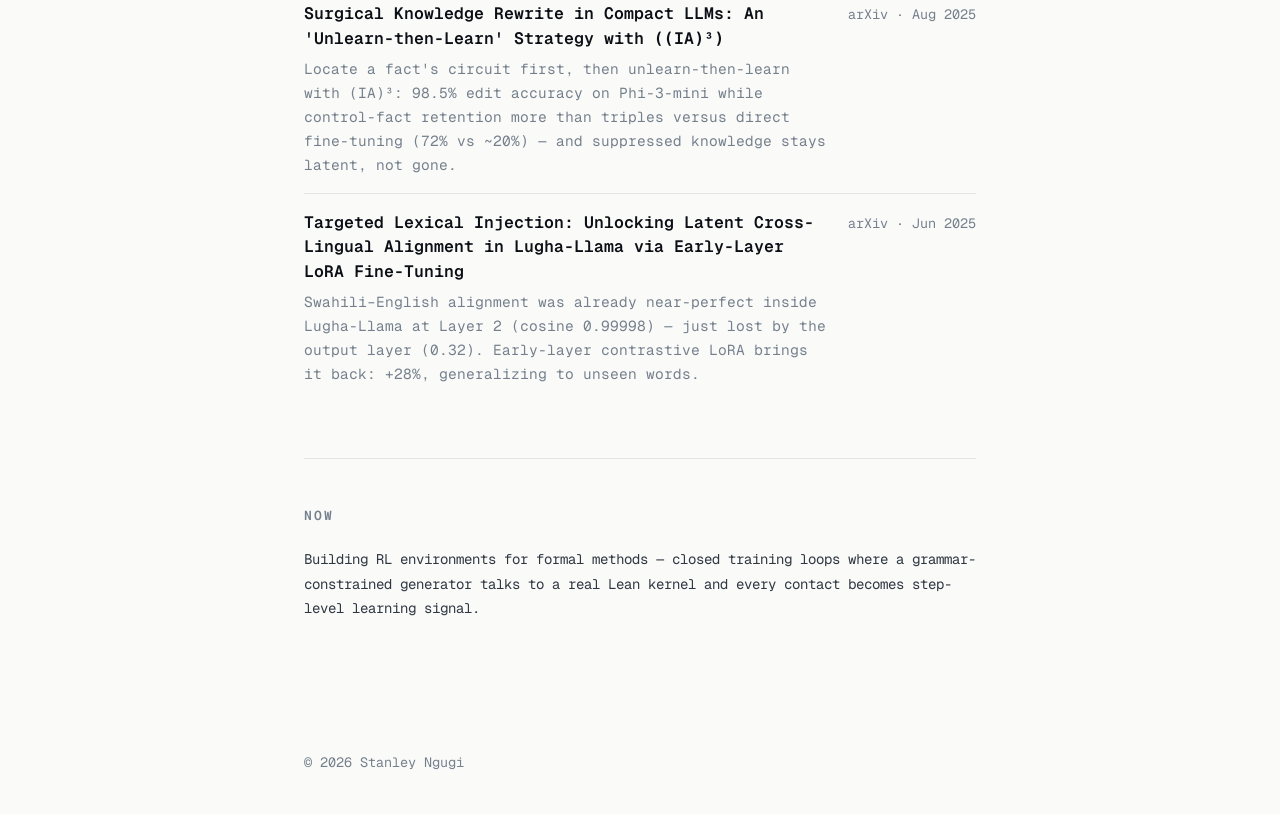
==== commit 2fc858f1: "Rename the MathCheck RL article while preserving published links Use Grading Mathematical Answers Wi" ====
--- a/index.html
+++ b/index.html
@@ -4,9 +4,9 @@
     <meta charset="UTF-8">
     <meta name="viewport" content="width=device-width, initial-scale=1.0">
     <title>Stanley Ngugi</title>
-    <meta name="description" content="Independent AI research in post-training with reinforcement learning, RL environments, formal methods, and executable verification.">
+    <meta name="description" content="Stanley Ngugi builds AI for formal methods — LLM theorem proving, grammar-constrained decoding, and RL environments. Research and technical writing from Nairobi, Kenya.">
     <meta property="og:title" content="Stanley Ngugi">
-    <meta property="og:description" content="Independent research in post-training with reinforcement learning, RL environments, formal methods, and executable verification.">
+    <meta property="og:description" content="Building AI for formal methods: LLM theorem proving, grammar-constrained decoding, RL environments.">
     <meta property="og:type" content="website">
     <meta property="og:url" content="https://stanleyngugi.netlify.app/">
     <meta property="og:image" content="https://stanleyngugi.netlify.app/og-image.png">
@@ -44,11 +44,12 @@
 
         <main>
             <div class="intro">
-                <h1>I build reinforcement-learning environments and tools for formal reasoning.</h1>
+                <h1>I build AI for formal methods.</h1>
                 <p>
-                    I'm a 20-year-old self-taught independent AI researcher working on
-                    post-training with reinforcement learning, theorem-proving systems, formal
-                    methods, and executable verification. I left college to focus on independent research.
+                    Researcher in Nairobi, Kenya working at the intersection of LLMs and theorem
+                    proving: grammar-constrained decoding, kernel-in-the-loop training, and RL
+                    environments where every generated proof step reaches the judge. Background in
+                    mechanistic interpretability — I like knowing what the model is doing on the inside.
                 </p>
                 <div class="links-row">
                     <a href="/cv.html" class="pill-primary">CV</a>
@@ -59,98 +60,90 @@
             </div>
 
             <section class="block">
-                <h2 class="block-title">Selected writing</h2>
+                <h2 class="block-title">Writing</h2>
+                <div class="year-label" style="font-size: 12.5px; font-weight: 600; text-transform: uppercase; letter-spacing: 0.14em; color: var(--muted); margin-bottom: 4px;">2026</div>
                 <a href="/posts/formally-verified-c.html" class="entry">
                     <div class="entry-top">
                         <span class="entry-title">An RL Environment Where C Code Has to Be Proved, Not Just Tested</span>
-                        <span class="entry-date">RL, formal methods · 17 min</span>
+                        <span class="entry-date">Sep 13</span>
                     </div>
                     <div class="entry-desc">
-                        Code RL beyond sampled tests: models complete C functions under fixed
-                        specifications and earn reward from Frama-C proofs of functional correctness
-                        and runtime safety. The public release includes 64 tasks, an isolated judge,
-                        negative controls, and reproducible proof evidence.
+                        An RL environment where agents implement C functions under fixed ACSL contracts and receive formal verification feedback and reward from Frama-C.
                     </div>
                 </a>
                 <a href="/posts/mathcheck-rl.html" class="entry">
-                    <div class="entry-top">
-                        <span class="entry-title">Grading Mathematical Answers Without Precomputed Answer Keys</span>
-                        <span class="entry-date">RL · 19 min</span>
-                    </div>
-                    <div class="entry-desc">
-                        Math RL without hidden answer keys: prompts and Lean checks come from the
-                        same bounded specification, while models submit ordinary answers or complete
-                        finite certificates.
-                    </div>
+                    <div class="entry-top"><span class="entry-title">Grading Mathematical Answers Without Answer Keys</span><span class="entry-date">Sep 12</span></div>
+                    <div class="entry-desc">Frozen bounded specifications become Lean-checked rewards; models supply answers or complete finite certificates.</div>
                 </a>
                 <a href="/posts/mathcheck-engine.html" class="entry">
-                    <div class="entry-top">
-                        <span class="entry-title">Building a Lean-Backed Verifier for Bounded Mathematical Answers</span>
-                        <span class="entry-date">formal methods · 17 min</span>
-                    </div>
-                    <div class="entry-desc">
-                        The verifier behind MathCheck RL turns bounded specifications and candidate
-                        answers into Lean programs, checks the complete finite domain in isolation,
-                        and records exactly what each verdict means.
-                    </div>
+                    <div class="entry-top"><span class="entry-title">Building a Lean-Backed Verifier for Bounded Mathematical Answers</span><span class="entry-date">Sep 12</span></div>
+                    <div class="entry-desc">Generated Lean obligations check exact bounded contracts and preserve the scope and failure mode of each verdict.</div>
                 </a>
                 <a href="/posts/2026-08-22-grammar-constrained-decoding-lean.html" class="entry">
                     <div class="entry-top">
                         <span class="entry-title">How a Grammar Changes AI-Generated Mathematical Proof Steps</span>
-                        <span class="entry-date">formal methods · 21 min</span>
+                        <span class="entry-date">Aug 22</span>
                     </div>
                     <div class="entry-desc">
-Across 640 samples per condition, grammar masking moved Qwen first-line CFG acceptance from 65.6% to 100% and familiar tactic starts from 60.2% to 91.3%—without claiming Lean correctness.
-</div>
+                        A quick note on how the sampling works, some saved results, and some notes on how the grammars accept the models' outputs.
+                    </div>
                 </a>
                 <a href="/posts/2026-08-22-lean-tactic-language-cfg.html" class="entry">
                     <div class="entry-top">
                         <span class="entry-title">Building a Grammar for AI-Generated Mathematical Proof Steps</span>
-                        <span class="entry-date">formal methods · 17 min</span>
+                        <span class="entry-date">Aug 22</span>
                     </div>
                     <div class="entry-desc">
-An audit of a Lean tactic grammar using executable counterexamples, extraction analysis, and 6,413 mutation and prose probes—separating corpus fit from actual constraint strength.
-</div>
+                        What a small grammar captures, what its fallback gives away, and how to measure the difference.
+                    </div>
                 </a>
+                <div class="year-label" style="font-size: 12.5px; font-weight: 600; text-transform: uppercase; letter-spacing: 0.14em; color: var(--muted); margin-bottom: 4px; margin-top: 28px;">2025</div>
                 <a href="/posts/taming_polysemanticity.html" class="entry">
                     <div class="entry-top">
                         <span class="entry-title">Taming Incidental Polysemanticity in Toy Models</span>
-                        <span class="entry-date">interpretability · 25 min</span>
+                        <span class="entry-date">Oct 19</span>
                     </div>
                     <div class="entry-desc">
-                        Can feature entanglement be shaped during model training, not only decomposed
-                        afterward? Across ten seeds in overcomplete toy networks, an L2+GELU
-                        configuration showed 17.9% lower SAE-measured interference than L1+ReLU.
+                        Do training choices shape feature entanglement? SAE-based measurements across
+                        regularization, init, activations and noise — L2 beat L1 by 17.9%.
+                    </div>
+                </a>
+            </section>
+
+            <section class="block" id="research">
+                <h2 class="block-title">Research</h2>
+                <a href="https://arxiv.org/abs/2508.07075" class="entry">
+                    <div class="entry-top">
+                        <span class="entry-title">Surgical Knowledge Rewrite in Compact LLMs: An 'Unlearn-then-Learn' Strategy with ((IA)³)</span>
+                        <span class="entry-date">arXiv · Aug 2025</span>
+                    </div>
+                    <div class="entry-desc">
+                        Locate a fact's circuit first, then unlearn-then-learn with (IA)³: 98.5% edit
+                        accuracy on Phi-3-mini while control-fact retention more than triples versus
+                        direct fine-tuning (72% vs ~20%) — and suppressed knowledge stays latent, not gone.
+                    </div>
+                </a>
+                <a href="https://arxiv.org/abs/2506.15415" class="entry">
+                    <div class="entry-top">
+                        <span class="entry-title">Targeted Lexical Injection: Unlocking Latent Cross-Lingual Alignment in Lugha-Llama via Early-Layer LoRA Fine-Tuning</span>
+                        <span class="entry-date">arXiv · Jun 2025</span>
+                    </div>
+                    <div class="entry-desc">
+                        Swahili–English alignment was already near-perfect inside Lugha-Llama at Layer 2
+                        (cosine 0.99998) — just lost by the output layer (0.32). Early-layer contrastive
+                        LoRA brings it back: +28%, generalizing to unseen words.
                     </div>
                 </a>
             </section>
 
             <section class="block">
-                <h2 class="block-title">Earlier research</h2>
-                <a href="https://arxiv.org/abs/2508.07075" class="entry">
-                    <div class="entry-top">
-                        <span class="entry-title">Unlearn, Then Learn: A Circuit-Informed Knowledge-Editing Experiment</span>
-                        <span class="entry-date">preprint</span>
-                    </div>
-                    <div class="entry-desc">
-                        An early Phi-3-mini experiment that uses circuit analysis to localize one
-                        factual association, suppress it with IA³, and then learn a counterfactual
-                        replacement; the code preserves the full experimental pipeline.
-                    </div>
-                </a>
-                <a href="https://arxiv.org/abs/2506.15415" class="entry">
-                    <div class="entry-top">
-                        <span class="entry-title">Targeted Lexical Injection: Early-Layer LoRA for Swahili–English Alignment</span>
-                        <span class="entry-date">preprint</span>
-                    </div>
-                    <div class="entry-desc">
-                        An early-layer LoRA method for propagating Swahili–English lexical alignment
-                        already present inside Lugha-Llama toward its output representations,
-                        evaluated on 623 training pairs and 63 unseen controls.
-                    </div>
-                </a>
+                <h2 class="block-title">Now</h2>
+                <p style="font-size: 14px;">
+                    Building RL environments for formal methods — closed training loops where a
+                    grammar-constrained generator talks to a real Lean kernel and every contact
+                    becomes step-level learning signal.
+                </p>
             </section>
-
         </main>
 
         <footer>
@@ -161,3 +154,5 @@
     <script src="/main.js"></script>
 </body>
 </html>
+
+
--- a/styles.css
+++ b/styles.css
@@ -715,3 +715,8 @@
 .mathcheck-article .article-contents ul { margin-bottom: 0; }
 .mathcheck-article .table-wrap { overflow-x: auto; max-width: 100%; }
 .mathcheck-article pre { overflow-x: auto; }
+
+/* Native MathML keeps formulas readable without a script dependency. */
+.mathcheck-article .math-display { max-width: 100%; overflow-x: auto; padding: 0.5rem 0; margin-bottom: 20px; }
+.mathcheck-article .math-display math { display: block; width: max-content; margin: 0.5rem auto; }
+.mathcheck-article .article-header .entry-date { white-space: normal; }
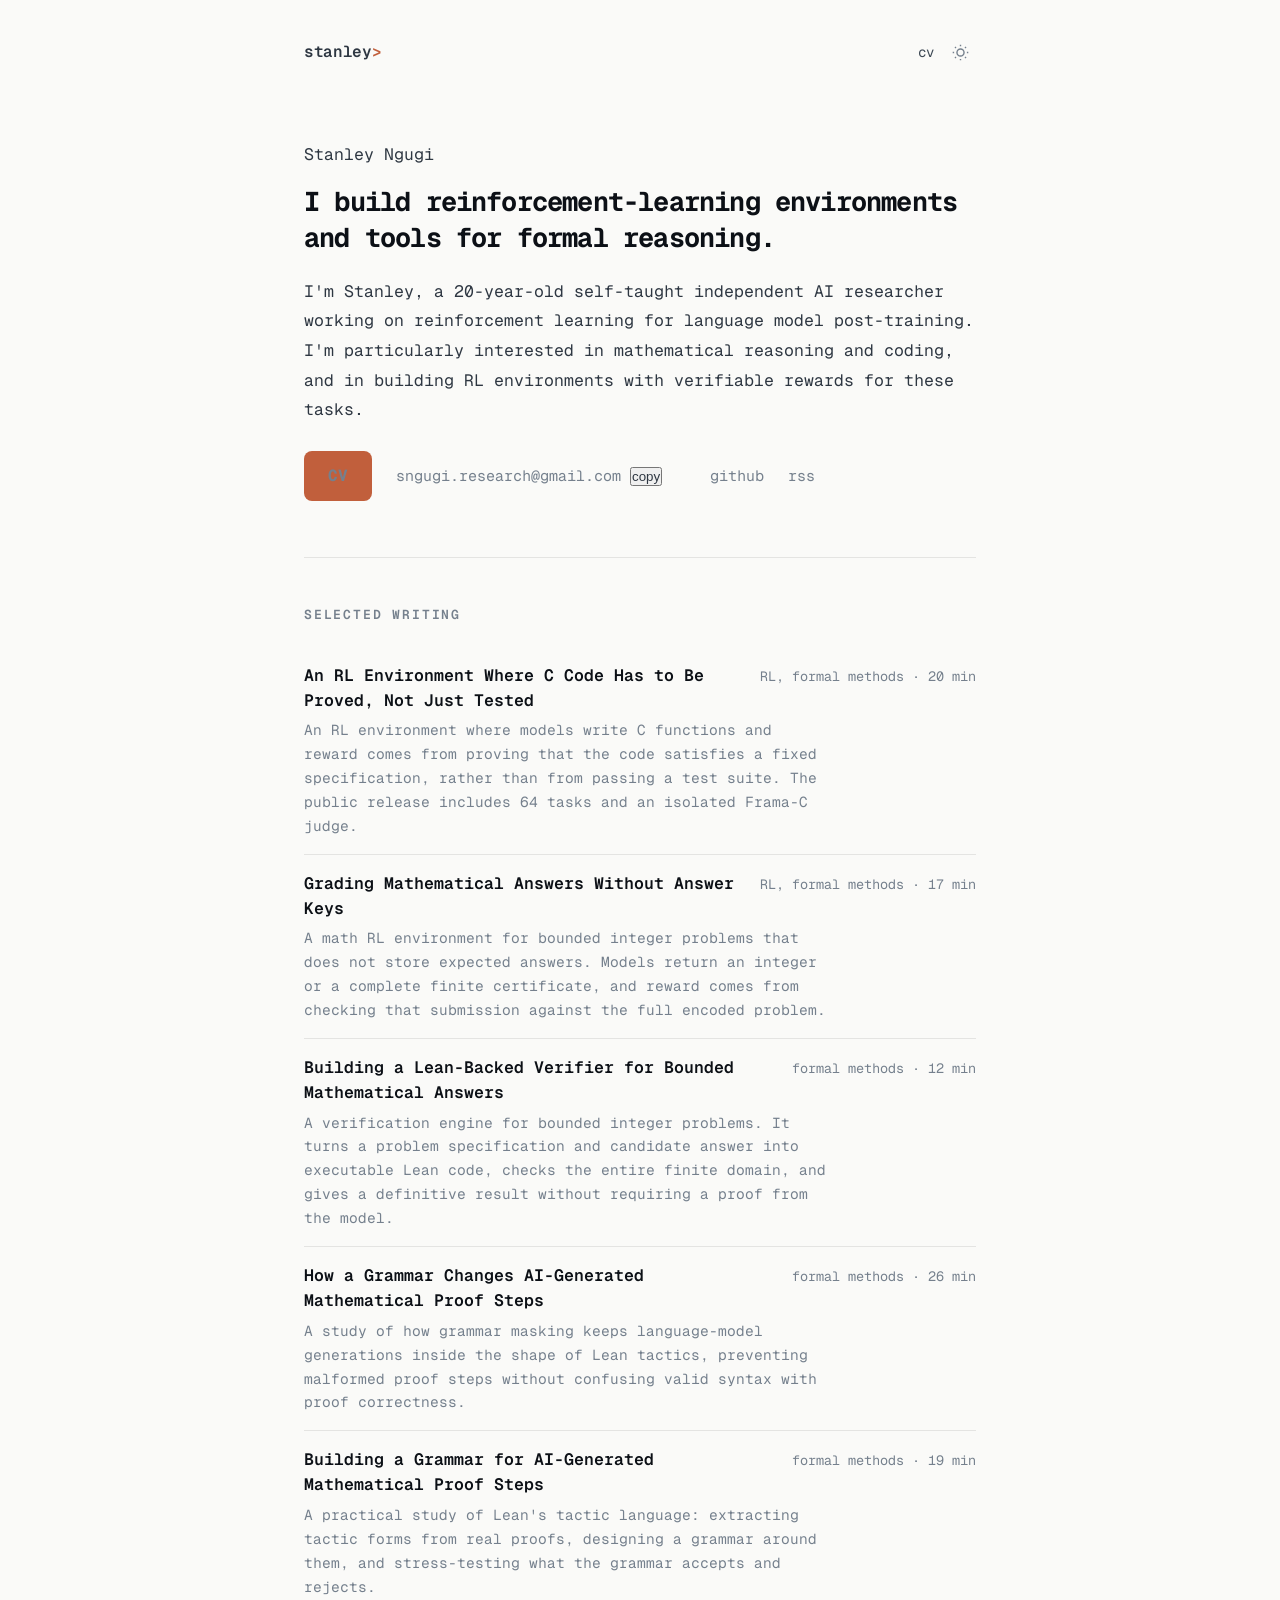
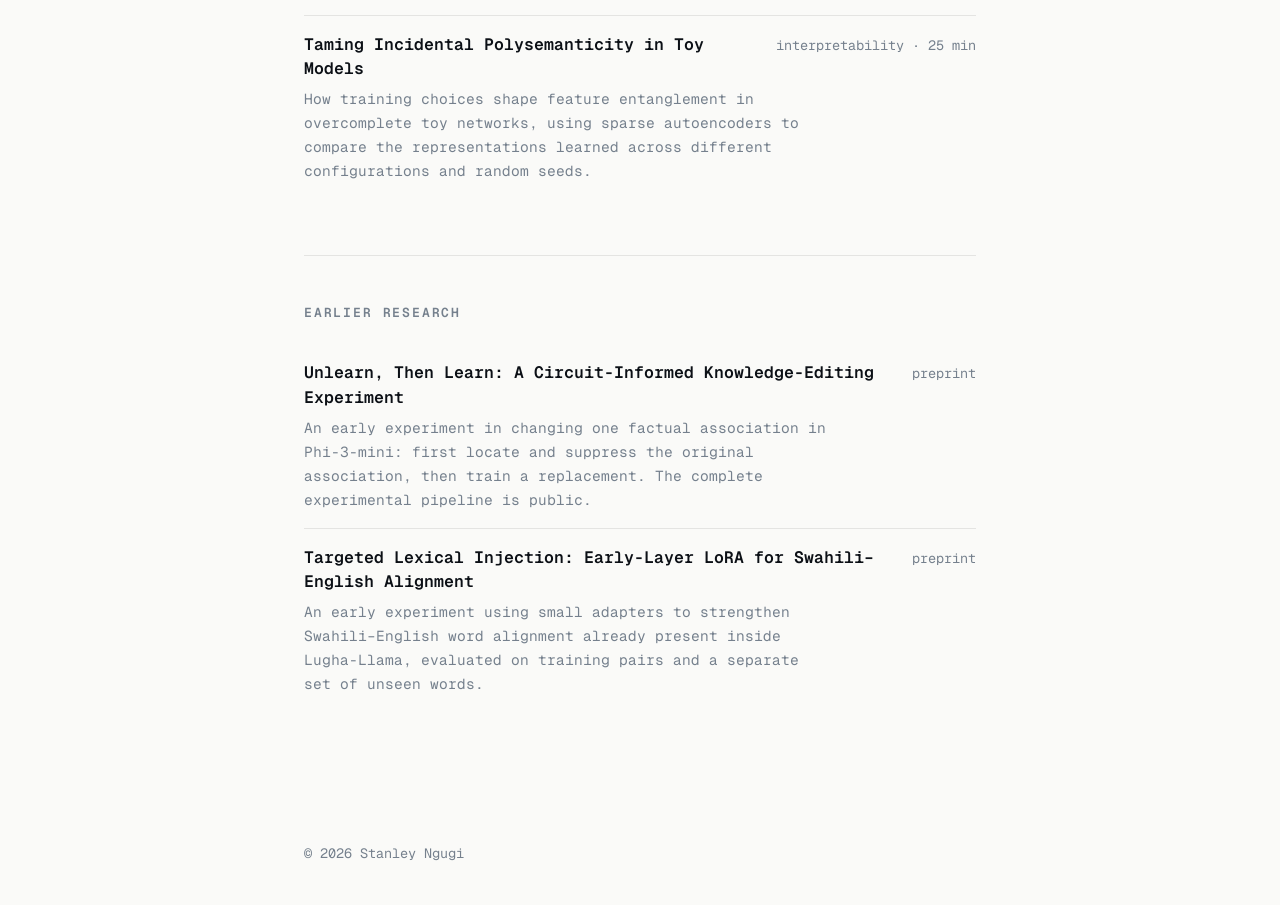
==== commit 67870296: "Update homepage introduction to focus on RL post-training for math and code" ====
--- a/index.html
+++ b/index.html
@@ -3,10 +3,10 @@
 <head>
     <meta charset="UTF-8">
     <meta name="viewport" content="width=device-width, initial-scale=1.0">
-    <title>Stanley Ngugi</title>
-    <meta name="description" content="Stanley Ngugi builds AI for formal methods — LLM theorem proving, grammar-constrained decoding, and RL environments. Research and technical writing from Nairobi, Kenya.">
-    <meta property="og:title" content="Stanley Ngugi">
-    <meta property="og:description" content="Building AI for formal methods: LLM theorem proving, grammar-constrained decoding, RL environments.">
+    <title>Stanley Ngugi | RL Environments and Formal Verification</title>
+    <meta name="description" content="Stanley Ngugi is an independent AI researcher working on post-training with reinforcement learning and formal verification for mathematical reasoning and code.">
+    <meta property="og:title" content="Stanley Ngugi | RL Environments and Formal Verification">
+    <meta property="og:description" content="Stanley Ngugi is an independent AI researcher working on post-training with reinforcement learning and formal verification for mathematical reasoning and code.">
     <meta property="og:type" content="website">
     <meta property="og:url" content="https://stanleyngugi.netlify.app/">
     <meta property="og:image" content="https://stanleyngugi.netlify.app/og-image.png">
@@ -26,6 +26,11 @@
     <link rel="preconnect" href="https://fonts.gstatic.com" crossorigin>
     <link href="https://fonts.googleapis.com/css2?family=Geist+Mono:wght@400;500;600;700&family=Inter:wght@400;500;600;700&display=swap" rel="stylesheet">
     <link rel="stylesheet" href="/styles.css">
+    <meta name="author" content="Stanley Ngugi">
+    <meta name="twitter:title" content="Stanley Ngugi | RL Environments and Formal Verification">
+    <meta name="twitter:description" content="Stanley Ngugi is an independent AI researcher working on post-training with reinforcement learning and formal verification for mathematical reasoning and code.">
+    <link rel="canonical" href="https://stanleyngugi.netlify.app/">
+    <script type="application/ld+json">{"@context": "https://schema.org", "@graph": [{"@type": "WebSite", "@id": "https://stanleyngugi.netlify.app/#website", "url": "https://stanleyngugi.netlify.app/", "name": "Stanley Ngugi", "description": "Stanley Ngugi is an independent AI researcher working on post-training with reinforcement learning and formal verification for mathematical reasoning and code.", "publisher": {"@id": "https://stanleyngugi.netlify.app/#person"}}, {"@type": "Person", "@id": "https://stanleyngugi.netlify.app/#person", "name": "Stanley Ngugi", "url": "https://stanleyngugi.netlify.app/", "sameAs": ["https://github.com/stanleyngugi"], "description": "Stanley Ngugi is an independent AI researcher working on post-training with reinforcement learning and formal verification for mathematical reasoning and code."}, {"@type": "ProfilePage", "@id": "https://stanleyngugi.netlify.app/#profile", "url": "https://stanleyngugi.netlify.app/", "name": "Stanley Ngugi | RL Environments and Formal Verification", "mainEntity": {"@id": "https://stanleyngugi.netlify.app/#person"}, "isPartOf": {"@id": "https://stanleyngugi.netlify.app/#website"}}]}</script>
 </head>
 <body>
     <div class="container">
@@ -33,7 +38,7 @@
             <div class="header-inner">
                 <a href="/" class="logo">stanley<span>&gt;</span></a>
                 <div style="display: flex; align-items: center;">
-                    <a href="/cv.html" class="nav-cv">cv</a>
+                    <a href="/cv" class="nav-cv">cv</a>
                     <button class="theme-btn" aria-label="Toggle theme">
                         <svg class="moon" viewBox="0 0 24 24" fill="none" stroke="currentColor" stroke-width="2"><path d="M21 12.79A9 9 0 1 1 11.21 3 7 7 0 0 0 21 12.79z"/></svg>
                         <svg class="sun" viewBox="0 0 24 24" fill="none" stroke="currentColor" stroke-width="2"><circle cx="12" cy="12" r="5"/><path d="M12 1v2M12 21v2M4.22 4.22l1.42 1.42M18.36 18.36l1.42 1.42M1 12h2M21 12h2M4.22 19.78l1.42-1.42M18.36 5.64l1.42-1.42"/></svg>
@@ -44,106 +49,118 @@
 
         <main>
             <div class="intro">
-                <h1>I build AI for formal methods.</h1>
+                <p class="intro-name">Stanley Ngugi</p>
+                <h1>I build reinforcement-learning environments and tools for formal reasoning.</h1>
                 <p>
-                    Researcher in Nairobi, Kenya working at the intersection of LLMs and theorem
-                    proving: grammar-constrained decoding, kernel-in-the-loop training, and RL
-                    environments where every generated proof step reaches the judge. Background in
-                    mechanistic interpretability — I like knowing what the model is doing on the inside.
+                    I'm Stanley, a 20-year-old self-taught independent AI researcher working on
+                    reinforcement learning for language model post-training. I'm particularly
+                    interested in mathematical reasoning and coding, and in building RL
+                    environments with verifiable rewards for these tasks.
                 </p>
                 <div class="links-row">
-                    <a href="/cv.html" class="pill-primary">CV</a>
-                    <span class="copy-email" id="copy-email" title="click to copy">sngugi.research@gmail.com</span>
-                    <a href="https://github.com/stanleyngugi">github</a>
+                    <a href="/cv" class="pill-primary">CV</a>
+                    <span class="email-contact">
+                        <a href="mailto:sngugi.research@gmail.com">sngugi.research@gmail.com</a>
+                        <button type="button" class="copy-email" id="copy-email" data-email="sngugi.research@gmail.com" aria-label="Copy email address">copy</button>
+                    </span>
+                    <span id="email-copy-status" class="visually-hidden" role="status"></span>
+                    <a href="https://github.com/stanleyngugi" rel="me">github</a>
                     <a href="/rss.xml">rss</a>
                 </div>
             </div>
 
-            <section class="block">
-                <h2 class="block-title">Writing</h2>
-                <div class="year-label" style="font-size: 12.5px; font-weight: 600; text-transform: uppercase; letter-spacing: 0.14em; color: var(--muted); margin-bottom: 4px;">2026</div>
-                <a href="/posts/formally-verified-c.html" class="entry">
+            <section class="block" id="selected-writing">
+                <h2 class="block-title">Selected writing</h2>
+                <a href="/posts/formally-verified-c" class="entry">
                     <div class="entry-top">
                         <span class="entry-title">An RL Environment Where C Code Has to Be Proved, Not Just Tested</span>
-                        <span class="entry-date">Sep 13</span>
+                        <span class="entry-date">RL, formal methods · 20 min</span>
                     </div>
                     <div class="entry-desc">
-                        An RL environment where agents implement C functions under fixed ACSL contracts and receive formal verification feedback and reward from Frama-C.
+                        An RL environment where models write C functions and reward comes from
+                        proving that the code satisfies a fixed specification, rather than from
+                        passing a test suite. The public release includes 64 tasks and an isolated Frama-C judge.
                     </div>
                 </a>
-                <a href="/posts/mathcheck-rl.html" class="entry">
-                    <div class="entry-top"><span class="entry-title">Grading Mathematical Answers Without Answer Keys</span><span class="entry-date">Sep 12</span></div>
-                    <div class="entry-desc">Frozen bounded specifications become Lean-checked rewards; models supply answers or complete finite certificates.</div>
+                <a href="/posts/mathcheck-rl" class="entry">
+                    <div class="entry-top">
+                        <span class="entry-title">Grading Mathematical Answers Without Answer Keys</span>
+                        <span class="entry-date">RL, formal methods · 17 min</span>
+                    </div>
+                    <div class="entry-desc">
+                        A math RL environment for bounded integer problems that does not store
+                        expected answers. Models return an integer or a complete finite certificate,
+                        and reward comes from checking that submission against the full encoded problem.
+                    </div>
                 </a>
-                <a href="/posts/mathcheck-engine.html" class="entry">
-                    <div class="entry-top"><span class="entry-title">Building a Lean-Backed Verifier for Bounded Mathematical Answers</span><span class="entry-date">Sep 12</span></div>
-                    <div class="entry-desc">Generated Lean obligations check exact bounded contracts and preserve the scope and failure mode of each verdict.</div>
+                <a href="/posts/mathcheck-engine" class="entry">
+                    <div class="entry-top">
+                        <span class="entry-title">Building a Lean-Backed Verifier for Bounded Mathematical Answers</span>
+                        <span class="entry-date">formal methods · 12 min</span>
+                    </div>
+                    <div class="entry-desc">
+                        A verification engine for bounded integer problems. It turns a problem
+                        specification and candidate answer into executable Lean code, checks the
+                        entire finite domain, and gives a definitive result without requiring a proof from the model.
+                    </div>
                 </a>
-                <a href="/posts/2026-08-22-grammar-constrained-decoding-lean.html" class="entry">
+                <a href="/posts/2026-08-22-grammar-constrained-decoding-lean" class="entry">
                     <div class="entry-top">
                         <span class="entry-title">How a Grammar Changes AI-Generated Mathematical Proof Steps</span>
-                        <span class="entry-date">Aug 22</span>
+                        <span class="entry-date">formal methods · 26 min</span>
                     </div>
                     <div class="entry-desc">
-                        A quick note on how the sampling works, some saved results, and some notes on how the grammars accept the models' outputs.
-                    </div>
+A study of how grammar masking keeps language-model generations inside the shape of Lean tactics, preventing malformed proof steps without confusing valid syntax with proof correctness.
+</div>
                 </a>
-                <a href="/posts/2026-08-22-lean-tactic-language-cfg.html" class="entry">
+                <a href="/posts/2026-08-22-lean-tactic-language-cfg" class="entry">
                     <div class="entry-top">
                         <span class="entry-title">Building a Grammar for AI-Generated Mathematical Proof Steps</span>
-                        <span class="entry-date">Aug 22</span>
+                        <span class="entry-date">formal methods · 19 min</span>
                     </div>
                     <div class="entry-desc">
-                        What a small grammar captures, what its fallback gives away, and how to measure the difference.
-                    </div>
+A practical study of Lean&#x27;s tactic language: extracting tactic forms from real proofs, designing a grammar around them, and stress-testing what the grammar accepts and rejects.
+</div>
                 </a>
-                <div class="year-label" style="font-size: 12.5px; font-weight: 600; text-transform: uppercase; letter-spacing: 0.14em; color: var(--muted); margin-bottom: 4px; margin-top: 28px;">2025</div>
-                <a href="/posts/taming_polysemanticity.html" class="entry">
+                <a href="/posts/taming_polysemanticity" class="entry">
                     <div class="entry-top">
                         <span class="entry-title">Taming Incidental Polysemanticity in Toy Models</span>
-                        <span class="entry-date">Oct 19</span>
+                        <span class="entry-date">interpretability · 25 min</span>
                     </div>
                     <div class="entry-desc">
-                        Do training choices shape feature entanglement? SAE-based measurements across
-                        regularization, init, activations and noise — L2 beat L1 by 17.9%.
-                    </div>
-                </a>
-            </section>
-
-            <section class="block" id="research">
-                <h2 class="block-title">Research</h2>
-                <a href="https://arxiv.org/abs/2508.07075" class="entry">
-                    <div class="entry-top">
-                        <span class="entry-title">Surgical Knowledge Rewrite in Compact LLMs: An 'Unlearn-then-Learn' Strategy with ((IA)³)</span>
-                        <span class="entry-date">arXiv · Aug 2025</span>
-                    </div>
-                    <div class="entry-desc">
-                        Locate a fact's circuit first, then unlearn-then-learn with (IA)³: 98.5% edit
-                        accuracy on Phi-3-mini while control-fact retention more than triples versus
-                        direct fine-tuning (72% vs ~20%) — and suppressed knowledge stays latent, not gone.
-                    </div>
-                </a>
-                <a href="https://arxiv.org/abs/2506.15415" class="entry">
-                    <div class="entry-top">
-                        <span class="entry-title">Targeted Lexical Injection: Unlocking Latent Cross-Lingual Alignment in Lugha-Llama via Early-Layer LoRA Fine-Tuning</span>
-                        <span class="entry-date">arXiv · Jun 2025</span>
-                    </div>
-                    <div class="entry-desc">
-                        Swahili–English alignment was already near-perfect inside Lugha-Llama at Layer 2
-                        (cosine 0.99998) — just lost by the output layer (0.32). Early-layer contrastive
-                        LoRA brings it back: +28%, generalizing to unseen words.
+                        How training choices shape feature entanglement in overcomplete toy networks,
+                        using sparse autoencoders to compare the representations learned across
+                        different configurations and random seeds.
                     </div>
                 </a>
             </section>
 
             <section class="block">
-                <h2 class="block-title">Now</h2>
-                <p style="font-size: 14px;">
-                    Building RL environments for formal methods — closed training loops where a
-                    grammar-constrained generator talks to a real Lean kernel and every contact
-                    becomes step-level learning signal.
-                </p>
+                <h2 class="block-title" id="earlier-research">Earlier research</h2>
+                <a href="https://arxiv.org/abs/2508.07075" class="entry">
+                    <div class="entry-top">
+                        <span class="entry-title">Unlearn, Then Learn: A Circuit-Informed Knowledge-Editing Experiment</span>
+                        <span class="entry-date">preprint</span>
+                    </div>
+                    <div class="entry-desc">
+                        An early experiment in changing one factual association in Phi-3-mini:
+                        first locate and suppress the original association, then train a replacement.
+                        The complete experimental pipeline is public.
+                    </div>
+                </a>
+                <a href="https://arxiv.org/abs/2506.15415" class="entry">
+                    <div class="entry-top">
+                        <span class="entry-title">Targeted Lexical Injection: Early-Layer LoRA for Swahili–English Alignment</span>
+                        <span class="entry-date">preprint</span>
+                    </div>
+                    <div class="entry-desc">
+                        An early experiment using small adapters to strengthen Swahili–English word
+                        alignment already present inside Lugha-Llama, evaluated on training pairs
+                        and a separate set of unseen words.
+                    </div>
+                </a>
             </section>
+
         </main>
 
         <footer>
@@ -155,4 +172,3 @@
 </body>
 </html>
 
-
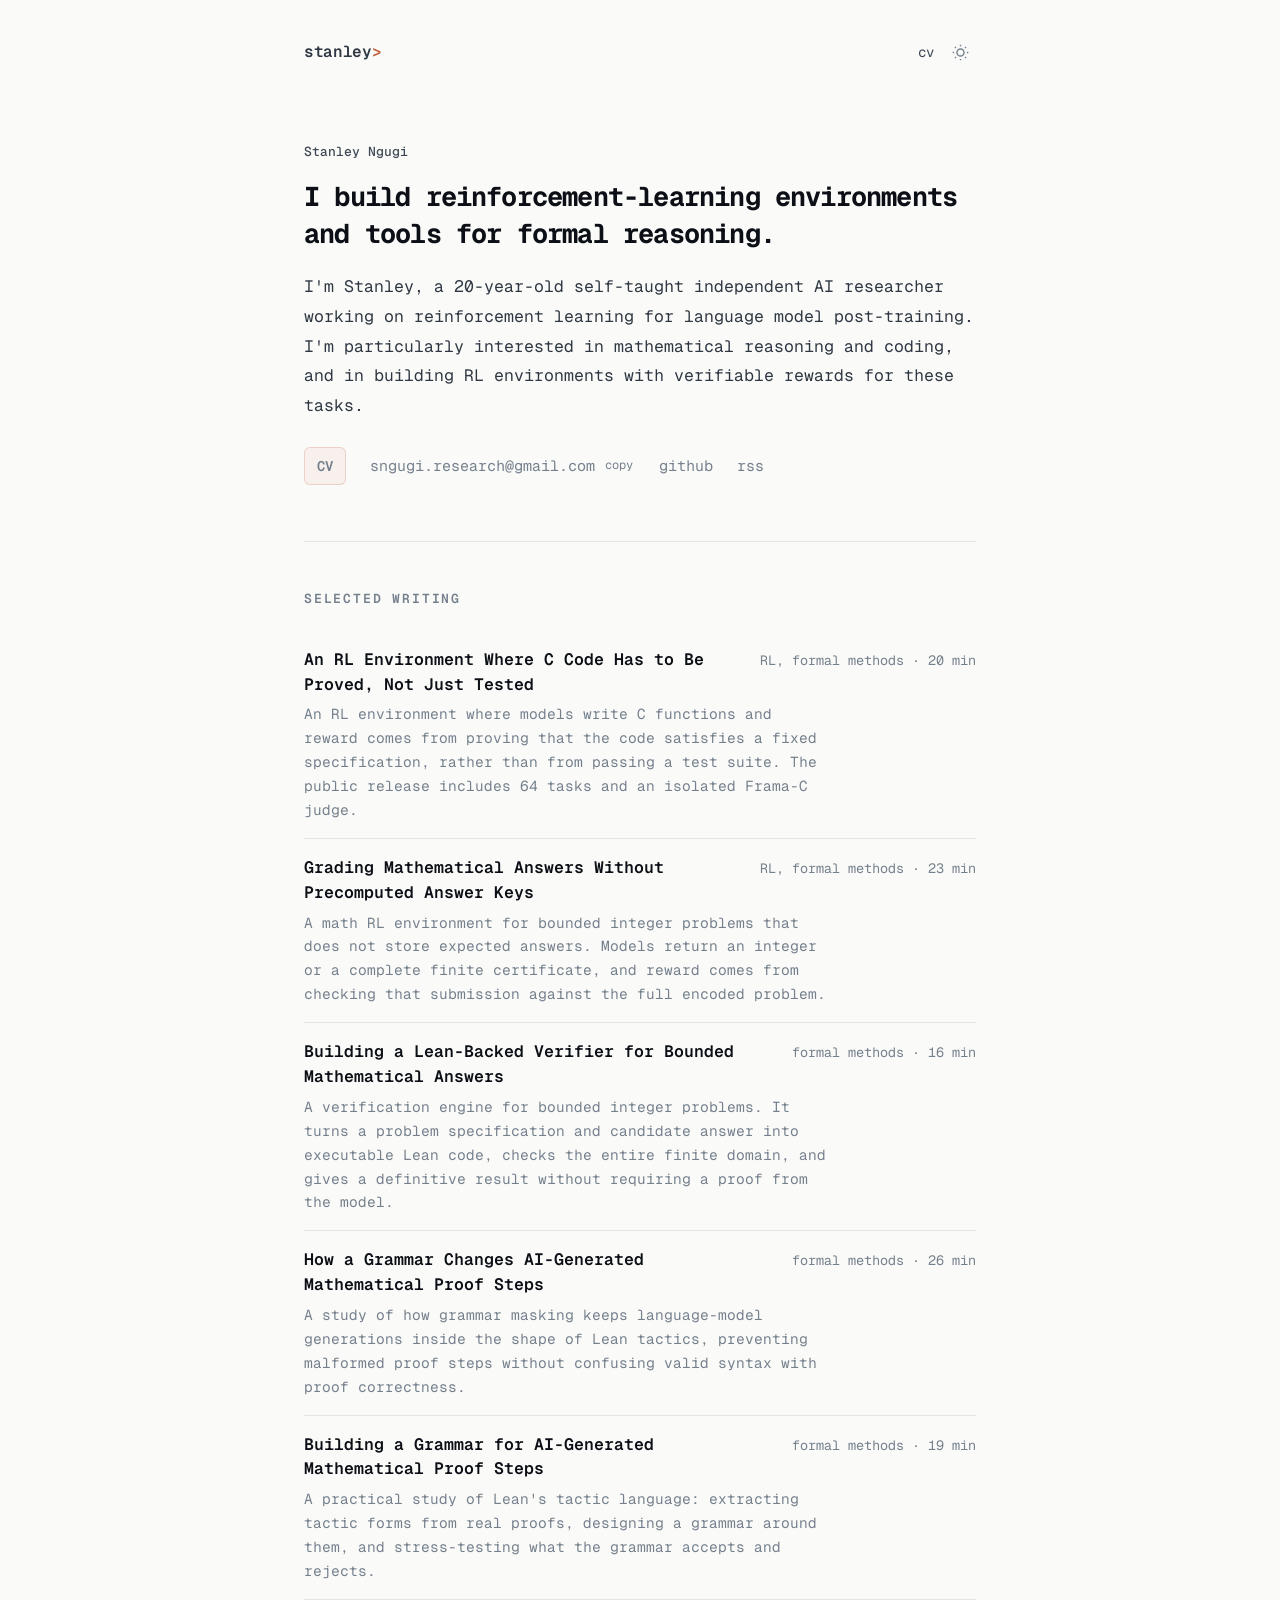
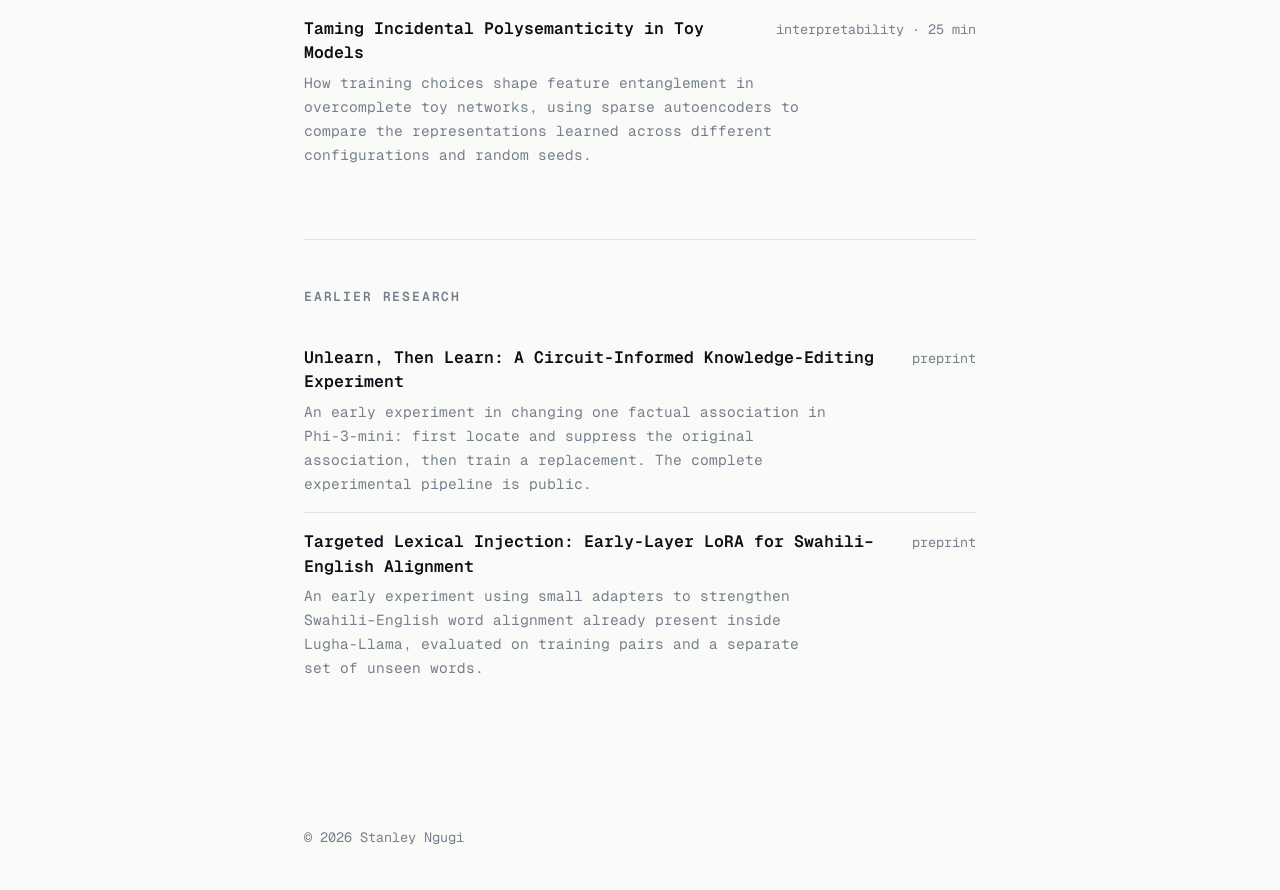
==== commit 06e2e2ea: "Consolidate website refresh, article rewrites, and research profile" ====
--- a/index.html
+++ b/index.html
@@ -84,8 +84,8 @@
                 </a>
                 <a href="/posts/mathcheck-rl" class="entry">
                     <div class="entry-top">
-                        <span class="entry-title">Grading Mathematical Answers Without Answer Keys</span>
-                        <span class="entry-date">RL, formal methods · 17 min</span>
+                        <span class="entry-title">Grading Mathematical Answers Without Precomputed Answer Keys</span>
+                        <span class="entry-date">RL, formal methods · 23 min</span>
                     </div>
                     <div class="entry-desc">
                         A math RL environment for bounded integer problems that does not store
@@ -96,7 +96,7 @@
                 <a href="/posts/mathcheck-engine" class="entry">
                     <div class="entry-top">
                         <span class="entry-title">Building a Lean-Backed Verifier for Bounded Mathematical Answers</span>
-                        <span class="entry-date">formal methods · 12 min</span>
+                        <span class="entry-date">formal methods · 16 min</span>
                     </div>
                     <div class="entry-desc">
                         A verification engine for bounded integer problems. It turns a problem
--- a/styles.css
+++ b/styles.css
@@ -133,26 +133,66 @@
 }
 
 .pill-primary {
-  background: var(--accent);
-  color: #0B0B10;
-  font-weight: 700;
-  font-size: 16px;
-  padding: 11px 24px;
-  border-radius: 8px;
+  background: rgba(247, 140, 108, 0.08);
+  color: var(--text);
+  border: 1px solid rgba(247, 140, 108, 0.25);
+  font-weight: 600;
+  font-size: 14px;
+  padding: 6px 12px;
+  border-radius: 6px;
+  transition: background 0.2s ease, border-color 0.2s ease, color 0.2s ease;
 }
 
 .pill-primary:hover {
-  opacity: 0.88;
+  background: rgba(247, 140, 108, 0.14);
+  border-color: var(--accent);
+  color: var(--bright);
+}
+
+[data-theme="light"] .pill-primary {
+  background: rgba(193, 95, 60, 0.06);
+  border-color: rgba(193, 95, 60, 0.22);
+}
+
+[data-theme="light"] .pill-primary:hover {
+  background: rgba(193, 95, 60, 0.11);
 }
 
 .pill-primary::after {
   display: none;
 }
 
+.email-contact {
+  display: inline-flex;
+  align-items: center;
+  gap: 8px;
+}
+
 .copy-email {
-  color: var(--text);
-  cursor: copy;
-  position: relative;
+  color: var(--muted);
+  background: none;
+  border: 0;
+  padding: 2px;
+  font: inherit;
+  font-size: 12px;
+  cursor: pointer;
+}
+
+.copy-email:focus-visible {
+  outline: 2px solid var(--accent);
+  outline-offset: 3px;
+}
+
+.visually-hidden {
+  position: absolute;
+  width: 1px;
+  height: 1px;
+  padding: 0;
+  margin: -1px;
+  overflow: hidden;
+  clip-path: inset(50%);
+  white-space: nowrap;
+  border: 0;
 }
 
 .copy-email:hover {
@@ -486,61 +526,119 @@
 }
 
 /* ---------- CV ---------- */
+.cv-body {
+  background: #e9ebee;
+  color: #20242a;
+  font-family: 'Inter', system-ui, sans-serif;
+  line-height: 1.45;
+}
+
+.cv-toolbar {
+  width: 210mm;
+  max-width: calc(100% - 32px);
+  margin: 22px auto 12px;
+  display: flex;
+  align-items: center;
+  justify-content: space-between;
+  color: #59616b;
+  font-family: 'Geist Mono', ui-monospace, monospace;
+  font-size: 13px;
+}
+
+.cv-toolbar a:hover,
+.cv-toolbar .print-btn:hover {
+  color: #111418;
+}
+
+.cv-document {
+  padding: 0 0 56px;
+}
+
+.cv-sheet {
+  position: relative;
+  width: 210mm;
+  min-height: 297mm;
+  margin: 0 auto 24px;
+  padding: 15mm 15mm 18mm;
+  background: #fff;
+  color: #20242a;
+  box-shadow: 0 12px 36px rgba(25, 30, 38, 0.14);
+}
+
+.cv-sheet::after {
+  content: attr(data-page);
+  position: absolute;
+  right: 15mm;
+  bottom: 8mm;
+  color: #7b818a;
+  font-size: 8.5pt;
+}
+
 .cv-page {
-  font-size: 14px;
-  line-height: 1.65;
+  font-size: 10.5pt;
+  line-height: 1.5;
 }
 
 .cv-topbar {
   display: flex;
   justify-content: space-between;
   gap: 20px;
-  margin-bottom: 36px;
+  margin-bottom: 10mm;
 }
 
 .cv-name {
+  margin: 0;
   font-family: 'Inter', system-ui, sans-serif;
-  font-size: 28px;
+  font-size: 25pt;
   font-weight: 700;
   letter-spacing: -0.02em;
-  color: var(--bright);
-  line-height: 1.3;
+  color: #111418;
+  line-height: 1.15;
 }
 
 .cv-role {
-  color: var(--accent);
-  font-size: 14px;
-  margin-top: 4px;
+  color: #9b4a31;
+  font-size: 10.5pt;
+  margin-top: 2mm;
 }
 
 .cv-contact {
-  color: var(--muted);
-  font-size: 12.5px;
-  line-height: 2;
+  color: #5f6670;
+  font-size: 9pt;
+  line-height: 1.7;
   text-align: right;
 }
 
 .cv-contact a:hover {
-  color: var(--accent);
+  color: #9b4a31;
 }
 
 .cv-section {
-  margin-top: 36px;
+  margin-top: 8mm;
+}
+
+.cv-section > p + p {
+  margin-top: 2.5mm;
+}
+
+.cv-section-first {
+  margin-top: 0;
 }
 
 .cv-section > h2 {
-  font-size: 12px;
-  font-weight: 600;
+  font-size: 8.5pt;
+  font-weight: 700;
   text-transform: uppercase;
   letter-spacing: 0.14em;
-  color: var(--muted);
-  padding-bottom: 8px;
-  border-bottom: 1px solid var(--border);
-  margin-bottom: 16px;
+  color: #626a75;
+  padding-bottom: 2mm;
+  border-bottom: 1px solid #d8dce1;
+  margin-bottom: 4mm;
 }
 
 .cv-item {
-  margin-bottom: 17px;
+  margin-bottom: 4.5mm;
+  break-inside: avoid;
 }
 
 .cv-item-head {
@@ -551,50 +649,52 @@
 }
 
 .cv-item-title {
-  font-weight: 600;
-  color: var(--bright);
-  line-height: 1.5;
+  font-weight: 700;
+  color: #111418;
+  line-height: 1.35;
 }
 
 .cv-item-title a:hover {
-  color: var(--accent);
+  color: #9b4a31;
 }
 
 .cv-item-sub {
-  color: var(--muted);
+  color: #6b727c;
   white-space: nowrap;
-  font-size: 13px;
+  font-size: 9.25pt;
+  margin-left: 4mm;
 }
 
 .cv-item ul {
-  margin: 6px 0 0 18px;
+  margin: 1.5mm 0 0 5mm;
 }
 
 .cv-item li {
-  margin-bottom: 4px;
+  margin-bottom: 1mm;
 }
 
 .cv-skills {
   display: grid;
-  grid-template-columns: 140px 1fr;
-  gap: 8px 20px;
+  grid-template-columns: 34mm 1fr;
+  gap: 2mm 5mm;
 }
 
 .cv-skills dt {
-  color: var(--muted);
-  font-size: 13px;
+  color: #626a75;
+  font-size: 9pt;
+  font-weight: 600;
 }
 
 .cv-skills dd {
-  font-size: 13.5px;
+  font-size: 9.75pt;
 }
 
 .print-btn {
   background: none;
-  color: var(--muted);
+  color: inherit;
   border: none;
   font-family: inherit;
-  font-size: 14px;
+  font-size: inherit;
   cursor: pointer;
   position: relative;
 }
@@ -606,14 +706,11 @@
 @media print {
   @page {
     size: A4;
-    margin: 15mm;
+    margin: 0;
   }
 
   body {
     background: #fff !important;
-    color: #111 !important;
-    font-size: 11px;
-    line-height: 1.55;
     font-family: 'Inter', system-ui, sans-serif !important;
   }
 
@@ -621,30 +718,23 @@
     display: none !important;
   }
 
-  main {
+  .cv-document {
     padding: 0 !important;
   }
 
-  .cv-name, .cv-item-title, .article-header h1 {
-    color: #000 !important;
-  }
-
-  .cv-section > h2 {
-    color: #555 !important;
-    border-color: #ccc;
-  }
-
-  .cv-contact, .cv-item-sub, .cv-role, .cv-skills dt {
-    color: #666 !important;
-  }
-
-  a {
-    color: #111 !important;
-    text-decoration: none !important;
-  }
-
-  .cv-section {
-    break-inside: avoid;
+  .cv-sheet {
+    width: 210mm;
+    height: 297mm;
+    min-height: 297mm;
+    margin: 0;
+    box-shadow: none;
+    break-after: page;
+    page-break-after: always;
+  }
+
+  .cv-sheet:last-child {
+    break-after: auto;
+    page-break-after: auto;
   }
 }
 
@@ -707,16 +797,96 @@
     flex-direction: column;
     gap: 1px;
   }
-}
-
-/* MathCheck article navigation; scoped to the research posts. */
-.mathcheck-article .article-contents { margin: 1.5rem 0 2rem; padding: 1rem; border: 1px solid var(--border); border-radius: 6px; }
-.mathcheck-article .article-contents summary { cursor: pointer; font-weight: 600; }
-.mathcheck-article .article-contents ul { margin-bottom: 0; }
-.mathcheck-article .table-wrap { overflow-x: auto; max-width: 100%; }
-.mathcheck-article pre { overflow-x: auto; }
-
-/* Native MathML keeps formulas readable without a script dependency. */
+
+  .cv-item-sub {
+    margin-left: 0;
+  }
+}
+
+@media screen and (max-width: 860px) {
+  .cv-toolbar {
+    max-width: calc(100% - 32px);
+    margin-top: 16px;
+  }
+
+  .cv-document {
+    padding: 0 0 28px;
+  }
+
+  .cv-sheet {
+    width: calc(100% - 16px);
+    min-height: 0;
+    margin-bottom: 12px;
+    padding: 28px 24px 44px;
+  }
+
+  .cv-sheet::after {
+    right: 24px;
+    bottom: 16px;
+  }
+
+  .cv-topbar {
+    gap: 16px;
+    margin-bottom: 30px;
+  }
+
+  .cv-section {
+    margin-top: 28px;
+  }
+
+  .cv-section-first {
+    margin-top: 0;
+  }
+}
+
+/* CFG research articles: readable figures, navigation, and code on small screens. */
+.cfg-article .article-contents {
+  padding: 16px 20px;
+  border: 1px solid var(--border);
+  border-radius: 8px;
+  margin: 28px 0;
+  font-size: 15px;
+}
+.cfg-article .article-contents summary { cursor: pointer; color: var(--bright); font-weight: 600; }
+.cfg-article .article-contents nav { margin-top: 14px; }
+.cfg-article .article-contents ul { margin-bottom: 0; }
+.cfg-article figure { margin: 30px 0; }
+.cfg-article figure img { display: block; width: 100%; height: auto; border-radius: 10px; }
+.cfg-article figcaption { margin-top: 12px; font-size: 14px; line-height: 1.65; color: var(--subtle); }
+.cfg-article .table-wrap:focus-visible,
+.cfg-article summary:focus-visible { outline: 2px solid var(--accent); outline-offset: 4px; }
+.cfg-article .codehilite { margin-bottom: 24px; }
+.cfg-article pre { font-size: 15px; line-height: 1.6; tab-size: 4; }
+.cfg-article .codehilite .k, .cfg-article .codehilite .kn { color: var(--accent); }
+.cfg-article .codehilite .s, .cfg-article .codehilite .s1, .cfg-article .codehilite .s2 { color: #87cbb0; }
+.cfg-article .codehilite .c, .cfg-article .codehilite .c1 { color: var(--muted); }
+[data-theme="light"] .cfg-article .codehilite .s,
+[data-theme="light"] .cfg-article .codehilite .s1,
+[data-theme="light"] .cfg-article .codehilite .s2 { color: #236547; }
+.cfg-article h1, .cfg-article p, .cfg-article td { overflow-wrap: anywhere; }
+.cfg-article h2 { scroll-margin-top: 24px; }
+.cfg-article .article-artifacts { margin-top: 30px; font-size: 15px; }
+@media (max-width: 560px) {
+  .cfg-article pre { padding: 14px; font-size: 13px; }
+  .cfg-article figure { overflow-x: auto; }
+  .cfg-article figure img { min-width: 520px; }
+  .cfg-article .article-header h1 { font-size: 28px; }
+}
+.article-header .entry-date { white-space: normal; }
+.cfg-article pre code { font-size: inherit; }
+.mathcheck-article .mermaid { overflow-x: auto; font-size: 14px; }
+.mathcheck-article .mermaid svg { display: block; max-width: 100%; height: auto; margin: auto; }
+
+/* Native MathML formulas scroll within their container on narrow screens. */
 .mathcheck-article .math-display { max-width: 100%; overflow-x: auto; padding: 0.5rem 0; margin-bottom: 20px; }
 .mathcheck-article .math-display math { display: block; width: max-content; margin: 0.5rem auto; }
-.mathcheck-article .article-header .entry-date { white-space: normal; }
+
+
+/* Keep the full author name visible beside the research introduction. */
+.intro .intro-name {
+  font-family: 'Geist Mono', 'JetBrains Mono', ui-monospace, monospace;
+  font-size: 13px;
+  font-weight: 500;
+  color: var(--subtle);
+  margin-bottom: 16px;
+}
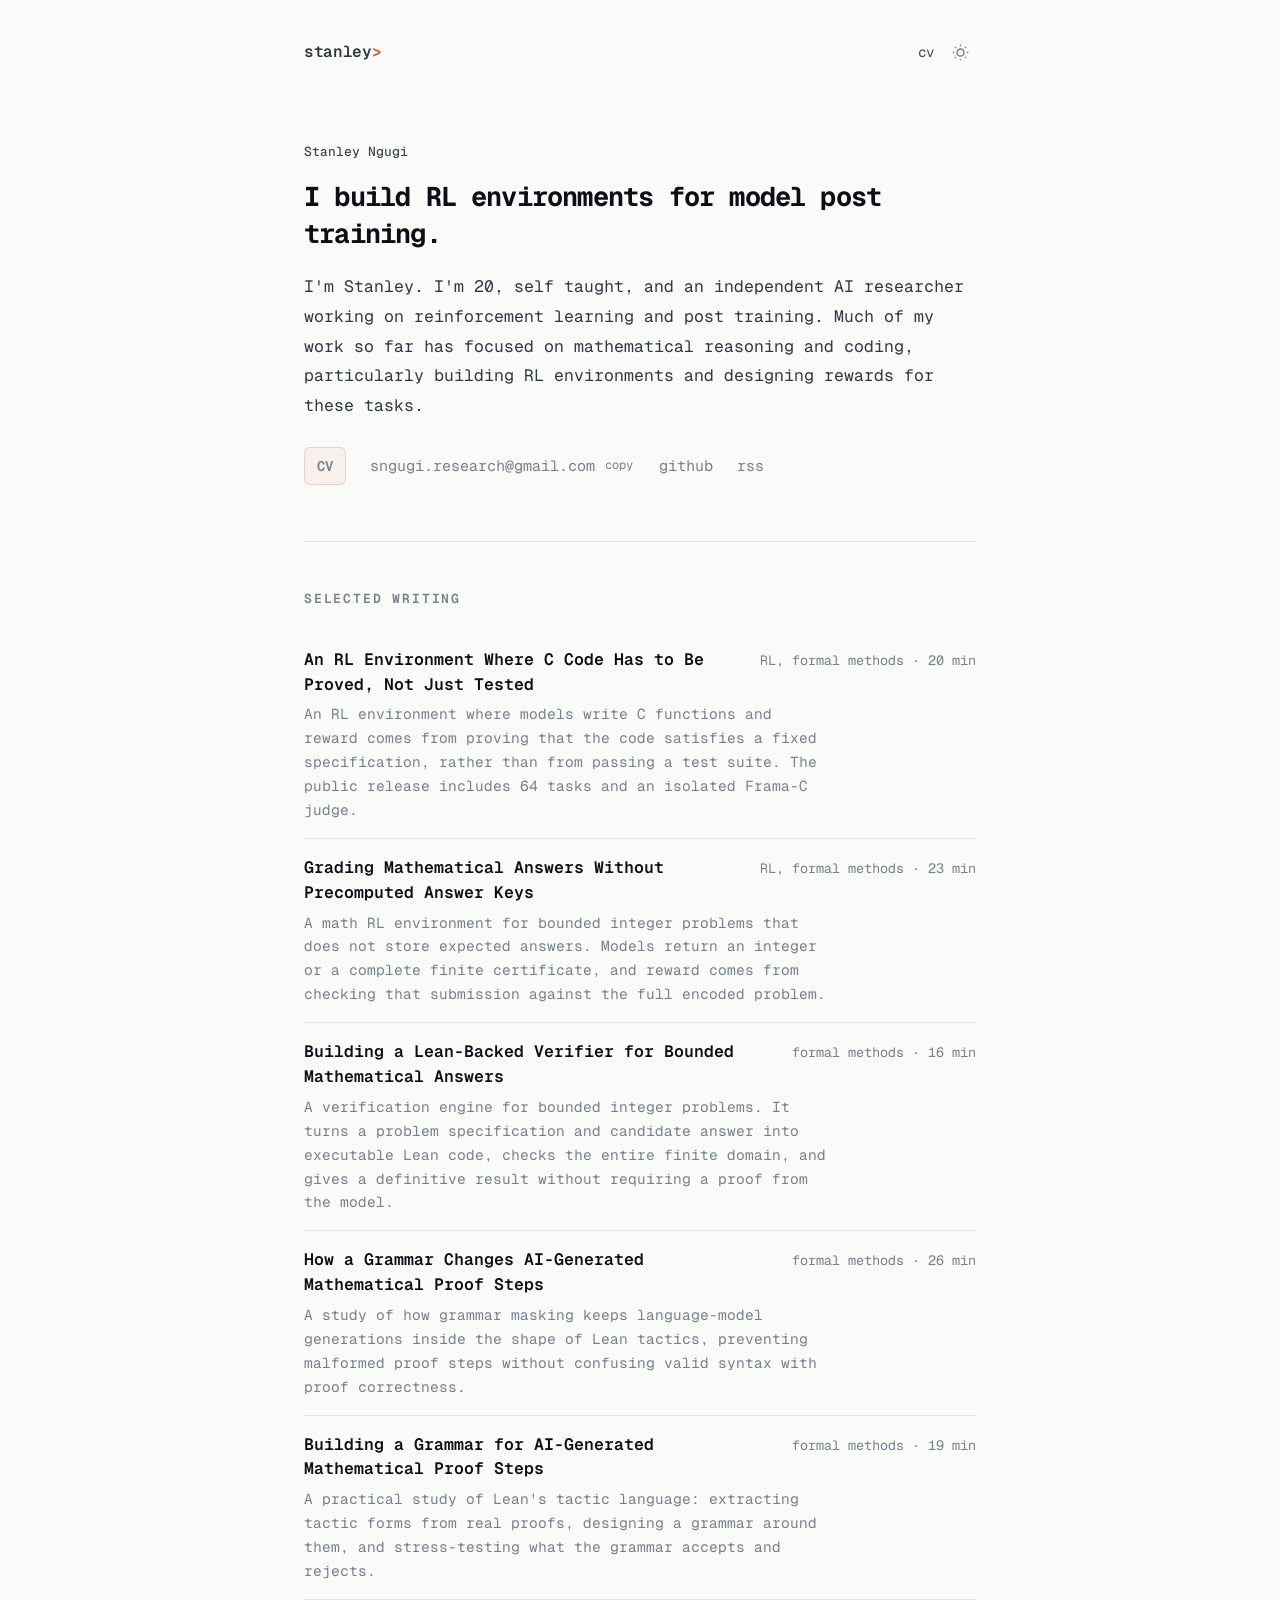
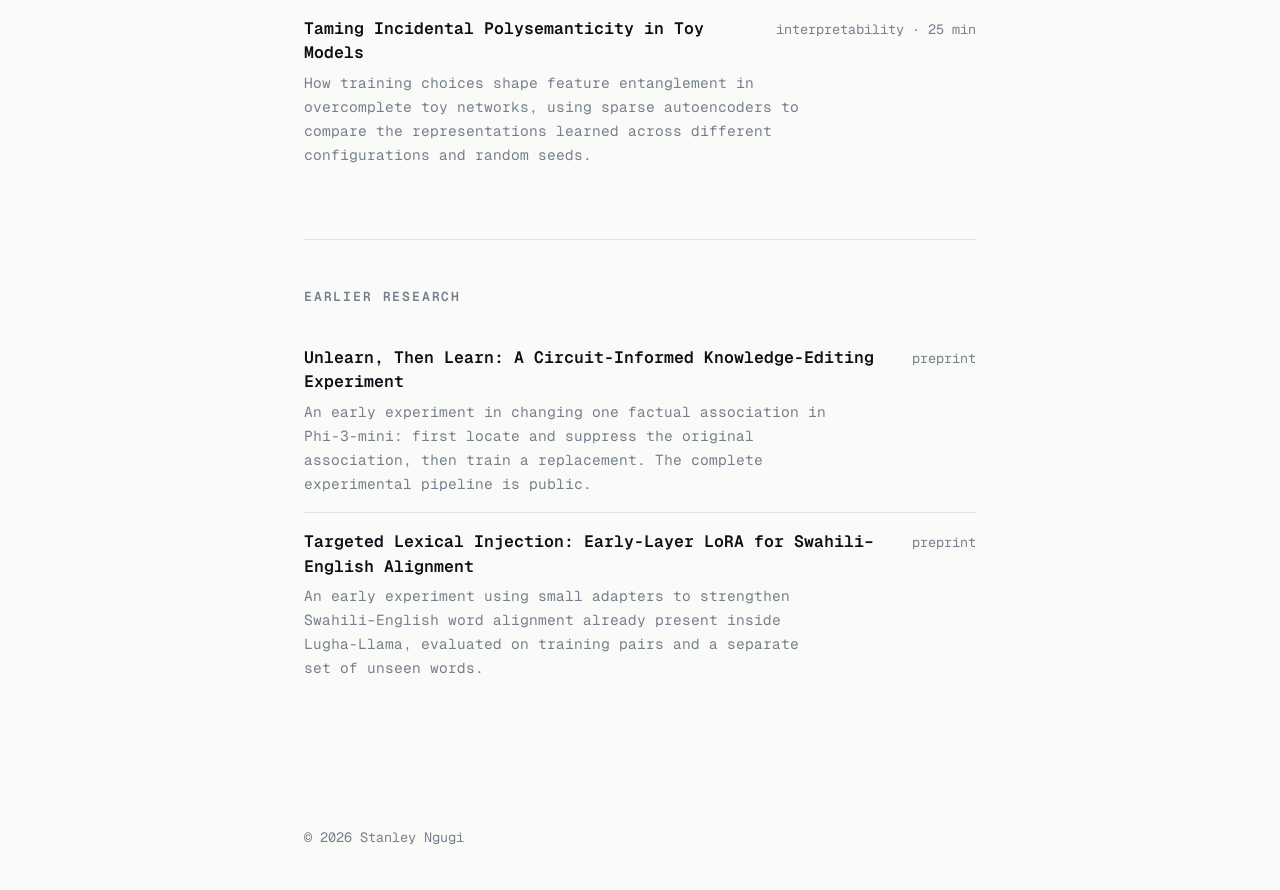
==== commit 36676a78: "Update research framing on homepage and CV" ====
--- a/index.html
+++ b/index.html
@@ -3,10 +3,10 @@
 <head>
     <meta charset="UTF-8">
     <meta name="viewport" content="width=device-width, initial-scale=1.0">
-    <title>Stanley Ngugi | RL Environments and Formal Verification</title>
-    <meta name="description" content="Stanley Ngugi is an independent AI researcher working on post-training with reinforcement learning and formal verification for mathematical reasoning and code.">
-    <meta property="og:title" content="Stanley Ngugi | RL Environments and Formal Verification">
-    <meta property="og:description" content="Stanley Ngugi is an independent AI researcher working on post-training with reinforcement learning and formal verification for mathematical reasoning and code.">
+    <title>Stanley Ngugi | Reinforcement Learning and Post Training</title>
+    <meta name="description" content="Stanley Ngugi is an independent AI researcher working on reinforcement learning and post training, developing RL environments and reward functions with recent projects in mathematical reasoning and coding.">
+    <meta property="og:title" content="Stanley Ngugi | Reinforcement Learning and Post Training">
+    <meta property="og:description" content="Stanley Ngugi is an independent AI researcher working on reinforcement learning and post training, developing RL environments and reward functions with recent projects in mathematical reasoning and coding.">
     <meta property="og:type" content="website">
     <meta property="og:url" content="https://stanleyngugi.netlify.app/">
     <meta property="og:image" content="https://stanleyngugi.netlify.app/og-image.png">
@@ -27,10 +27,10 @@
     <link href="https://fonts.googleapis.com/css2?family=Geist+Mono:wght@400;500;600;700&family=Inter:wght@400;500;600;700&display=swap" rel="stylesheet">
     <link rel="stylesheet" href="/styles.css">
     <meta name="author" content="Stanley Ngugi">
-    <meta name="twitter:title" content="Stanley Ngugi | RL Environments and Formal Verification">
-    <meta name="twitter:description" content="Stanley Ngugi is an independent AI researcher working on post-training with reinforcement learning and formal verification for mathematical reasoning and code.">
+    <meta name="twitter:title" content="Stanley Ngugi | Reinforcement Learning and Post Training">
+    <meta name="twitter:description" content="Stanley Ngugi is an independent AI researcher working on reinforcement learning and post training, developing RL environments and reward functions with recent projects in mathematical reasoning and coding.">
     <link rel="canonical" href="https://stanleyngugi.netlify.app/">
-    <script type="application/ld+json">{"@context": "https://schema.org", "@graph": [{"@type": "WebSite", "@id": "https://stanleyngugi.netlify.app/#website", "url": "https://stanleyngugi.netlify.app/", "name": "Stanley Ngugi", "description": "Stanley Ngugi is an independent AI researcher working on post-training with reinforcement learning and formal verification for mathematical reasoning and code.", "publisher": {"@id": "https://stanleyngugi.netlify.app/#person"}}, {"@type": "Person", "@id": "https://stanleyngugi.netlify.app/#person", "name": "Stanley Ngugi", "url": "https://stanleyngugi.netlify.app/", "sameAs": ["https://github.com/stanleyngugi"], "description": "Stanley Ngugi is an independent AI researcher working on post-training with reinforcement learning and formal verification for mathematical reasoning and code."}, {"@type": "ProfilePage", "@id": "https://stanleyngugi.netlify.app/#profile", "url": "https://stanleyngugi.netlify.app/", "name": "Stanley Ngugi | RL Environments and Formal Verification", "mainEntity": {"@id": "https://stanleyngugi.netlify.app/#person"}, "isPartOf": {"@id": "https://stanleyngugi.netlify.app/#website"}}]}</script>
+    <script type="application/ld+json">{"@context": "https://schema.org", "@graph": [{"@type": "WebSite", "@id": "https://stanleyngugi.netlify.app/#website", "url": "https://stanleyngugi.netlify.app/", "name": "Stanley Ngugi", "description": "Stanley Ngugi is an independent AI researcher working on reinforcement learning and post training, developing RL environments and reward functions with recent projects in mathematical reasoning and coding.", "publisher": {"@id": "https://stanleyngugi.netlify.app/#person"}}, {"@type": "Person", "@id": "https://stanleyngugi.netlify.app/#person", "name": "Stanley Ngugi", "url": "https://stanleyngugi.netlify.app/", "sameAs": ["https://github.com/stanleyngugi"], "description": "Stanley Ngugi is an independent AI researcher working on reinforcement learning and post training, developing RL environments and reward functions with recent projects in mathematical reasoning and coding."}, {"@type": "ProfilePage", "@id": "https://stanleyngugi.netlify.app/#profile", "url": "https://stanleyngugi.netlify.app/", "name": "Stanley Ngugi | Reinforcement Learning and Post Training", "mainEntity": {"@id": "https://stanleyngugi.netlify.app/#person"}, "isPartOf": {"@id": "https://stanleyngugi.netlify.app/#website"}}]}</script>
 </head>
 <body>
     <div class="container">
@@ -50,12 +50,12 @@
         <main>
             <div class="intro">
                 <p class="intro-name">Stanley Ngugi</p>
-                <h1>I build reinforcement-learning environments and tools for formal reasoning.</h1>
+                <h1>I build RL environments for model post training.</h1>
                 <p>
-                    I'm Stanley, a 20-year-old self-taught independent AI researcher working on
-                    reinforcement learning for language model post-training. I'm particularly
-                    interested in mathematical reasoning and coding, and in building RL
-                    environments with verifiable rewards for these tasks.
+                    I'm Stanley. I'm 20, self taught, and an independent AI researcher working on
+                    reinforcement learning and post training. Much of my work so far has focused
+                    on mathematical reasoning and coding, particularly building RL environments
+                    and designing rewards for these tasks.
                 </p>
                 <div class="links-row">
                     <a href="/cv" class="pill-primary">CV</a>
